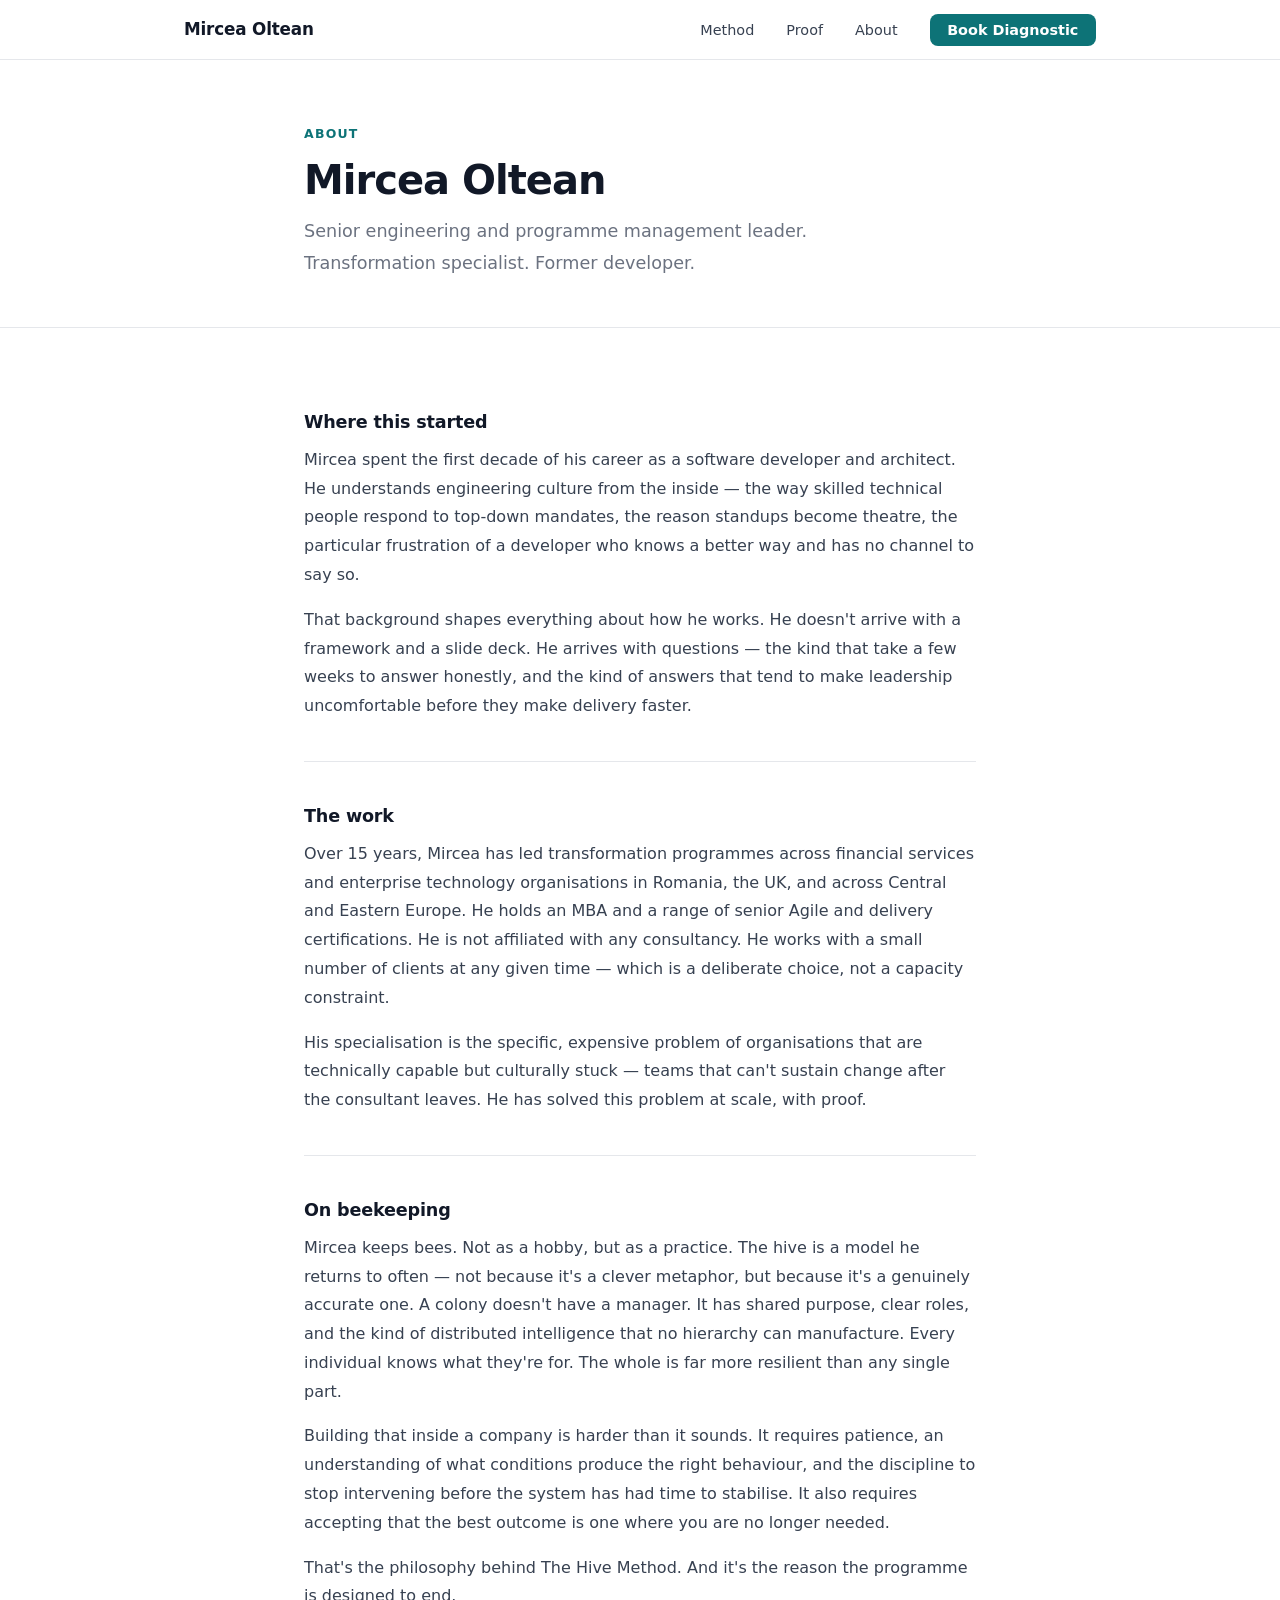
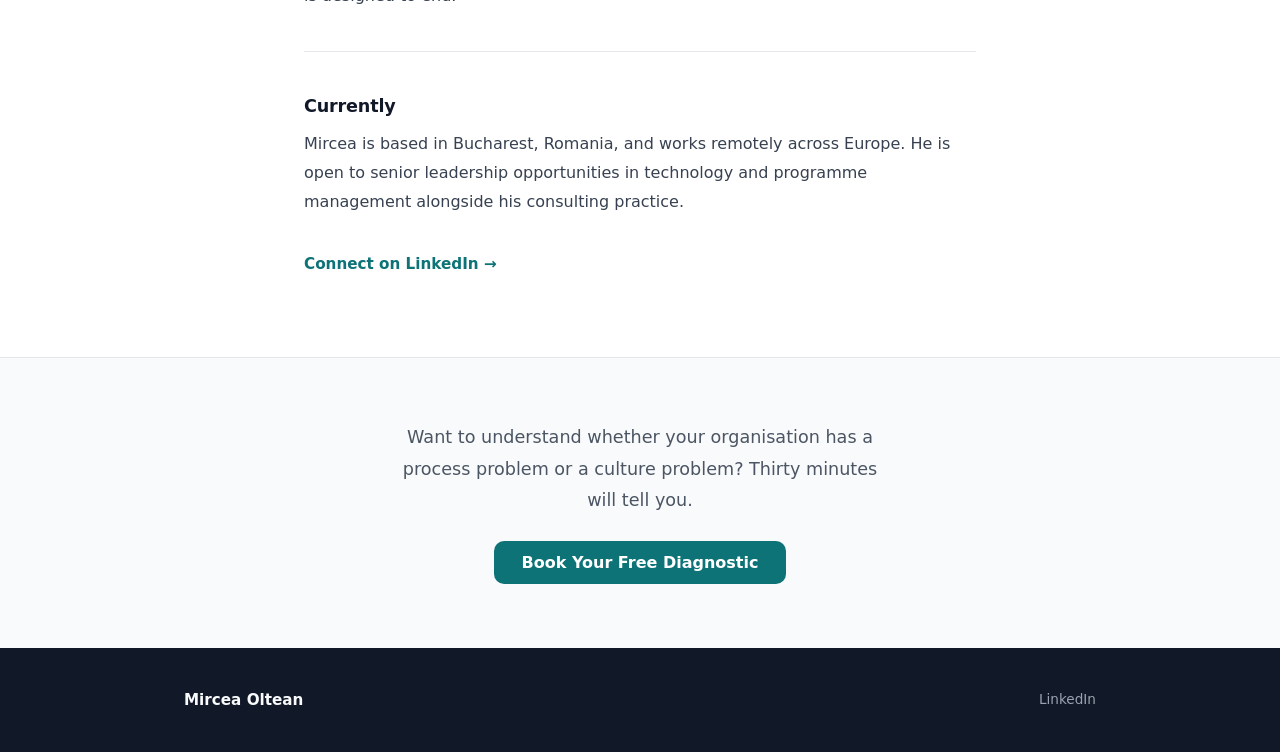
==== about.html @ 50f33925 "Initial site — Mircea Oltean personal website" ====
<!DOCTYPE html>
<html lang="en">
<head>
  <meta charset="UTF-8" />
  <meta name="viewport" content="width=device-width, initial-scale=1.0" />
  <title>About — Mircea Oltean</title>
  <link rel="stylesheet" href="styles.css" />
</head>
<body>

  <nav class="nav">
    <div class="nav__inner">
      <a href="index.html" class="nav__logo">Mircea Oltean</a>
      <button class="nav__toggle" id="navToggle" aria-label="Toggle menu">
        <svg width="22" height="22" viewBox="0 0 24 24" fill="none" stroke="currentColor" stroke-width="2.5" stroke-linecap="round">
          <line x1="3" y1="6" x2="21" y2="6"/><line x1="3" y1="12" x2="21" y2="12"/><line x1="3" y1="18" x2="21" y2="18"/>
        </svg>
      </button>
      <ul class="nav__links" id="navLinks">
        <li><a href="method.html">Method</a></li>
        <li><a href="proof.html">Proof</a></li>
        <li><a href="about.html">About</a></li>
        <li class="nav__cta"><a href="diagnostic.html">Book Diagnostic</a></li>
      </ul>
    </div>
  </nav>

  <main>

    <section class="page-hero">
      <div class="container">
        <span class="section-label">About</span>
        <h1>Mircea Oltean</h1>
        <p>Senior engineering and programme management leader. Transformation specialist. Former developer.</p>
      </div>
    </section>

    <section>
      <div class="container">

        <h3>Where this started</h3>
        <p>Mircea spent the first decade of his career as a software developer and architect. He understands engineering culture from the inside — the way skilled technical people respond to top-down mandates, the reason standups become theatre, the particular frustration of a developer who knows a better way and has no channel to say so.</p>
        <p>That background shapes everything about how he works. He doesn't arrive with a framework and a slide deck. He arrives with questions — the kind that take a few weeks to answer honestly, and the kind of answers that tend to make leadership uncomfortable before they make delivery faster.</p>

        <hr class="divider" />

        <h3>The work</h3>
        <p>Over 15 years, Mircea has led transformation programmes across financial services and enterprise technology organisations in Romania, the UK, and across Central and Eastern Europe. He holds an MBA and a range of senior Agile and delivery certifications. He is not affiliated with any consultancy. He works with a small number of clients at any given time — which is a deliberate choice, not a capacity constraint.</p>
        <p>His specialisation is the specific, expensive problem of organisations that are technically capable but culturally stuck — teams that can't sustain change after the consultant leaves. He has solved this problem at scale, with proof.</p>

        <hr class="divider" />

        <h3>On beekeeping</h3>
        <p>Mircea keeps bees. Not as a hobby, but as a practice. The hive is a model he returns to often — not because it's a clever metaphor, but because it's a genuinely accurate one. A colony doesn't have a manager. It has shared purpose, clear roles, and the kind of distributed intelligence that no hierarchy can manufacture. Every individual knows what they're for. The whole is far more resilient than any single part.</p>
        <p>Building that inside a company is harder than it sounds. It requires patience, an understanding of what conditions produce the right behaviour, and the discipline to stop intervening before the system has had time to stabilise. It also requires accepting that the best outcome is one where you are no longer needed.</p>
        <p>That's the philosophy behind The Hive Method. And it's the reason the programme is designed to end.</p>

        <hr class="divider" />

        <h3>Currently</h3>
        <p>Mircea is based in Bucharest, Romania, and works remotely across Europe. He is open to senior leadership opportunities in technology and programme management alongside his consulting practice.</p>
        <a href="https://www.linkedin.com/in/mircea-oltean-mba-sa-9ab67919" target="_blank" rel="noopener" class="read-more">Connect on LinkedIn</a>

      </div>
    </section>

  </main>

  <section class="cta-band">
    <div class="container">
      <p>Want to understand whether your organisation has a process problem or a culture problem? Thirty minutes will tell you.</p>
      <a href="diagnostic.html" class="btn">Book Your Free Diagnostic</a>
    </div>
  </section>

  <footer>
    <div class="footer__inner">
      <span class="footer__name">Mircea Oltean</span>
      <div class="footer__links">
        <a href="https://www.linkedin.com/in/mircea-oltean-mba-sa-9ab67919" target="_blank" rel="noopener">LinkedIn</a>
      </div>
    </div>
  </footer>

  <script src="script.js"></script>
</body>
</html>
---- styles.css ----
/* === RESET & BASE === */
*, *::before, *::after { box-sizing: border-box; margin: 0; padding: 0; }

body {
  font-family: Inter, system-ui, -apple-system, Segoe UI, Roboto, Helvetica, Arial, sans-serif;
  color: #111827;
  background: #fff;
  line-height: 1.6;
  -webkit-font-smoothing: antialiased;
}

/* === LAYOUT === */
.container {
  max-width: 720px;
  margin: 0 auto;
  padding: 0 1.5rem;
}

section { padding: 5rem 0; }
section.alt { background: #F9FAFB; }

/* === NAV === */
.nav {
  position: sticky;
  top: 0;
  background: rgba(255,255,255,0.96);
  backdrop-filter: blur(8px);
  border-bottom: 1px solid #E5E7EB;
  z-index: 100;
  padding: 1rem 0;
}

.nav__inner {
  max-width: 960px;
  margin: 0 auto;
  padding: 0 1.5rem;
  display: flex;
  align-items: center;
  justify-content: space-between;
  position: relative;
}

.nav__logo {
  font-weight: 700;
  font-size: 1.05rem;
  color: #111827;
  text-decoration: none;
  letter-spacing: -.01em;
}

.nav__links {
  display: flex;
  align-items: center;
  gap: 2rem;
  list-style: none;
}

.nav__links a {
  color: #374151;
  text-decoration: none;
  font-size: .9rem;
  font-weight: 500;
  transition: color .2s;
}

.nav__links a:hover { color: #0D7377; }

.nav__cta a {
  background: #0D7377 !important;
  color: white !important;
  padding: .5rem 1.1rem;
  border-radius: 8px;
  font-weight: 600;
  transition: background .2s !important;
}

.nav__cta a:hover { background: #084f52 !important; }

.nav__toggle {
  display: none;
  background: none;
  border: none;
  cursor: pointer;
  padding: .25rem;
  color: #374151;
}

/* === HERO === */
.hero { padding: 7rem 0 5rem; }

.hero h1 {
  font-size: clamp(2rem, 5vw, 3rem);
  font-weight: 800;
  line-height: 1.15;
  color: #111827;
  margin-bottom: 1.25rem;
  letter-spacing: -.025em;
}

.hero__sub {
  font-size: 1.15rem;
  color: #4B5563;
  line-height: 1.7;
  margin-bottom: 2rem;
  max-width: 540px;
}

/* === BUTTONS === */
.btn {
  display: inline-block;
  background: #0D7377;
  color: white;
  padding: .85rem 1.75rem;
  border-radius: 10px;
  font-weight: 700;
  font-size: 1rem;
  text-decoration: none;
  border: none;
  cursor: pointer;
  font-family: inherit;
  transition: background .2s, transform .1s;
  line-height: 1;
}

.btn:hover { background: #084f52; transform: translateY(-1px); }

.btn--ghost {
  background: transparent;
  color: white;
  border: 2px solid rgba(255,255,255,.6);
}

.btn--ghost:hover { background: rgba(255,255,255,.1); transform: translateY(-1px); border-color: white; }

/* === SECTION LABELS & HEADINGS === */
.section-label {
  display: block;
  font-size: .78rem;
  font-weight: 700;
  letter-spacing: .1em;
  text-transform: uppercase;
  color: #0D7377;
  margin-bottom: .75rem;
}

h2.section-title {
  font-size: clamp(1.5rem, 4vw, 2rem);
  font-weight: 800;
  line-height: 1.2;
  color: #111827;
  margin-bottom: 1.5rem;
  letter-spacing: -.02em;
}

h3 {
  font-size: 1.1rem;
  font-weight: 700;
  color: #111827;
  margin: 2rem 0 .6rem;
  letter-spacing: -.01em;
}

h3:first-of-type { margin-top: 0; }

p {
  color: #374151;
  line-height: 1.8;
  margin-bottom: 1rem;
}

p:last-child { margin-bottom: 0; }

/* === PAGE HERO (inner pages) === */
.page-hero { padding: 4rem 0 3rem; border-bottom: 1px solid #E5E7EB; }
.page-hero h1 {
  font-size: clamp(1.75rem, 4vw, 2.5rem);
  font-weight: 800;
  line-height: 1.2;
  letter-spacing: -.025em;
  margin-bottom: .75rem;
}
.page-hero p { font-size: 1.1rem; color: #6B7280; max-width: 520px; }

/* === STATS === */
.stats {
  display: flex;
  gap: 2.5rem;
  margin: 2.5rem 0;
  flex-wrap: wrap;
}

.stat__number {
  display: block;
  font-size: 2.5rem;
  font-weight: 800;
  color: #0D7377;
  line-height: 1;
  letter-spacing: -.03em;
}

.stat__label {
  display: block;
  font-size: .82rem;
  color: #6B7280;
  margin-top: .35rem;
  font-weight: 500;
}

/* === BLOCKQUOTE === */
blockquote {
  border-left: 3px solid #0D7377;
  padding: 1.1rem 1.5rem;
  margin: 2rem 0;
  background: #f0fafa;
  border-radius: 0 10px 10px 0;
}

blockquote p {
  font-size: 1.05rem;
  font-style: italic;
  color: #1a2e2f;
  font-weight: 500;
  line-height: 1.7;
}

/* === FAQ === */
.faq { margin-top: 1rem; }

.faq-item {
  border-top: 1px solid #E5E7EB;
  padding: 1.75rem 0;
}

.faq-item:last-child { border-bottom: 1px solid #E5E7EB; }

.faq-item h3 {
  margin: 0 0 .85rem;
  font-size: 1.05rem;
  color: #111827;
}

.faq-item p { margin: 0; }

/* === READ MORE === */
.read-more {
  display: inline-block;
  color: #0D7377;
  font-weight: 600;
  text-decoration: none;
  font-size: .95rem;
  margin-top: 1.25rem;
  transition: color .2s;
}

.read-more::after { content: ' →'; }
.read-more:hover { color: #084f52; }

/* === CLOSING BAND === */
.closing {
  background: #0D7377;
  padding: 5rem 0;
  text-align: center;
}

.closing h2 {
  font-size: clamp(1.4rem, 4vw, 2rem);
  color: white;
  font-weight: 800;
  max-width: 580px;
  margin: 0 auto 2rem;
  line-height: 1.25;
  letter-spacing: -.02em;
}

/* === CTA BAND (inner pages) === */
.cta-band {
  background: #F9FAFB;
  padding: 4rem 0;
  text-align: center;
  border-top: 1px solid #E5E7EB;
}

.cta-band p {
  font-size: 1.1rem;
  color: #4B5563;
  margin-bottom: 1.5rem;
  max-width: 480px;
  margin-left: auto;
  margin-right: auto;
}

/* === FORM === */
.form { display: grid; gap: .9rem; max-width: 480px; }

label {
  display: block;
  font-size: .86rem;
  color: #374151;
  font-weight: 600;
  margin-bottom: .3rem;
}

input, textarea, select {
  width: 100%;
  padding: .75rem .9rem;
  border: 1px solid #D1D5DB;
  border-radius: 10px;
  font: inherit;
  font-size: .95rem;
  color: #111827;
  background: white;
  outline-offset: 2px;
  transition: border-color .2s;
}

input:focus, textarea:focus, select:focus { border-color: #0D7377; outline: none; }

.form-row { display: grid; gap: .3rem; }

.response {
  min-height: 1.3rem;
  font-size: .95rem;
  color: #1a7a2f;
  margin-top: .25rem;
}

/* === FOOTER === */
footer {
  background: #111827;
  color: #9CA3AF;
  padding: 2.5rem 0;
}

.footer__inner {
  max-width: 960px;
  margin: 0 auto;
  padding: 0 1.5rem;
  display: flex;
  align-items: center;
  justify-content: space-between;
  flex-wrap: wrap;
  gap: 1rem;
}

.footer__name { font-weight: 600; color: #F9FAFB; font-size: .95rem; }

.footer__links { display: flex; gap: 1.5rem; font-size: .85rem; }

footer a { color: #9CA3AF; text-decoration: none; transition: color .2s; }
footer a:hover { color: white; }

/* === DIVIDER === */
.divider { border: none; border-top: 1px solid #E5E7EB; margin: 2.5rem 0; }

/* === RESPONSIVE === */
@media (max-width: 640px) {
  section { padding: 3rem 0; }
  .hero { padding: 4rem 0 3rem; }
  .page-hero { padding: 3rem 0 2rem; }
  .closing { padding: 3.5rem 0; }
  .cta-band { padding: 3rem 0; }

  .nav__links {
    display: none;
    position: absolute;
    top: calc(100% + 1rem);
    left: 0;
    right: 0;
    background: white;
    border: 1px solid #E5E7EB;
    border-radius: 12px;
    flex-direction: column;
    align-items: flex-start;
    gap: 0;
    padding: .5rem 0;
    box-shadow: 0 8px 24px rgba(0,0,0,.08);
  }

  .nav__links.open { display: flex; }

  .nav__links li { width: 100%; }

  .nav__links a { display: block; padding: .8rem 1.25rem; font-size: .95rem; }

  .nav__cta a {
    background: none !important;
    color: #0D7377 !important;
    font-weight: 700;
    border-radius: 0 !important;
  }

  .nav__toggle { display: block; }

  .stats { gap: 1.5rem; }

  .footer__inner { flex-direction: column; align-items: flex-start; }

  .form { max-width: 100%; }
}
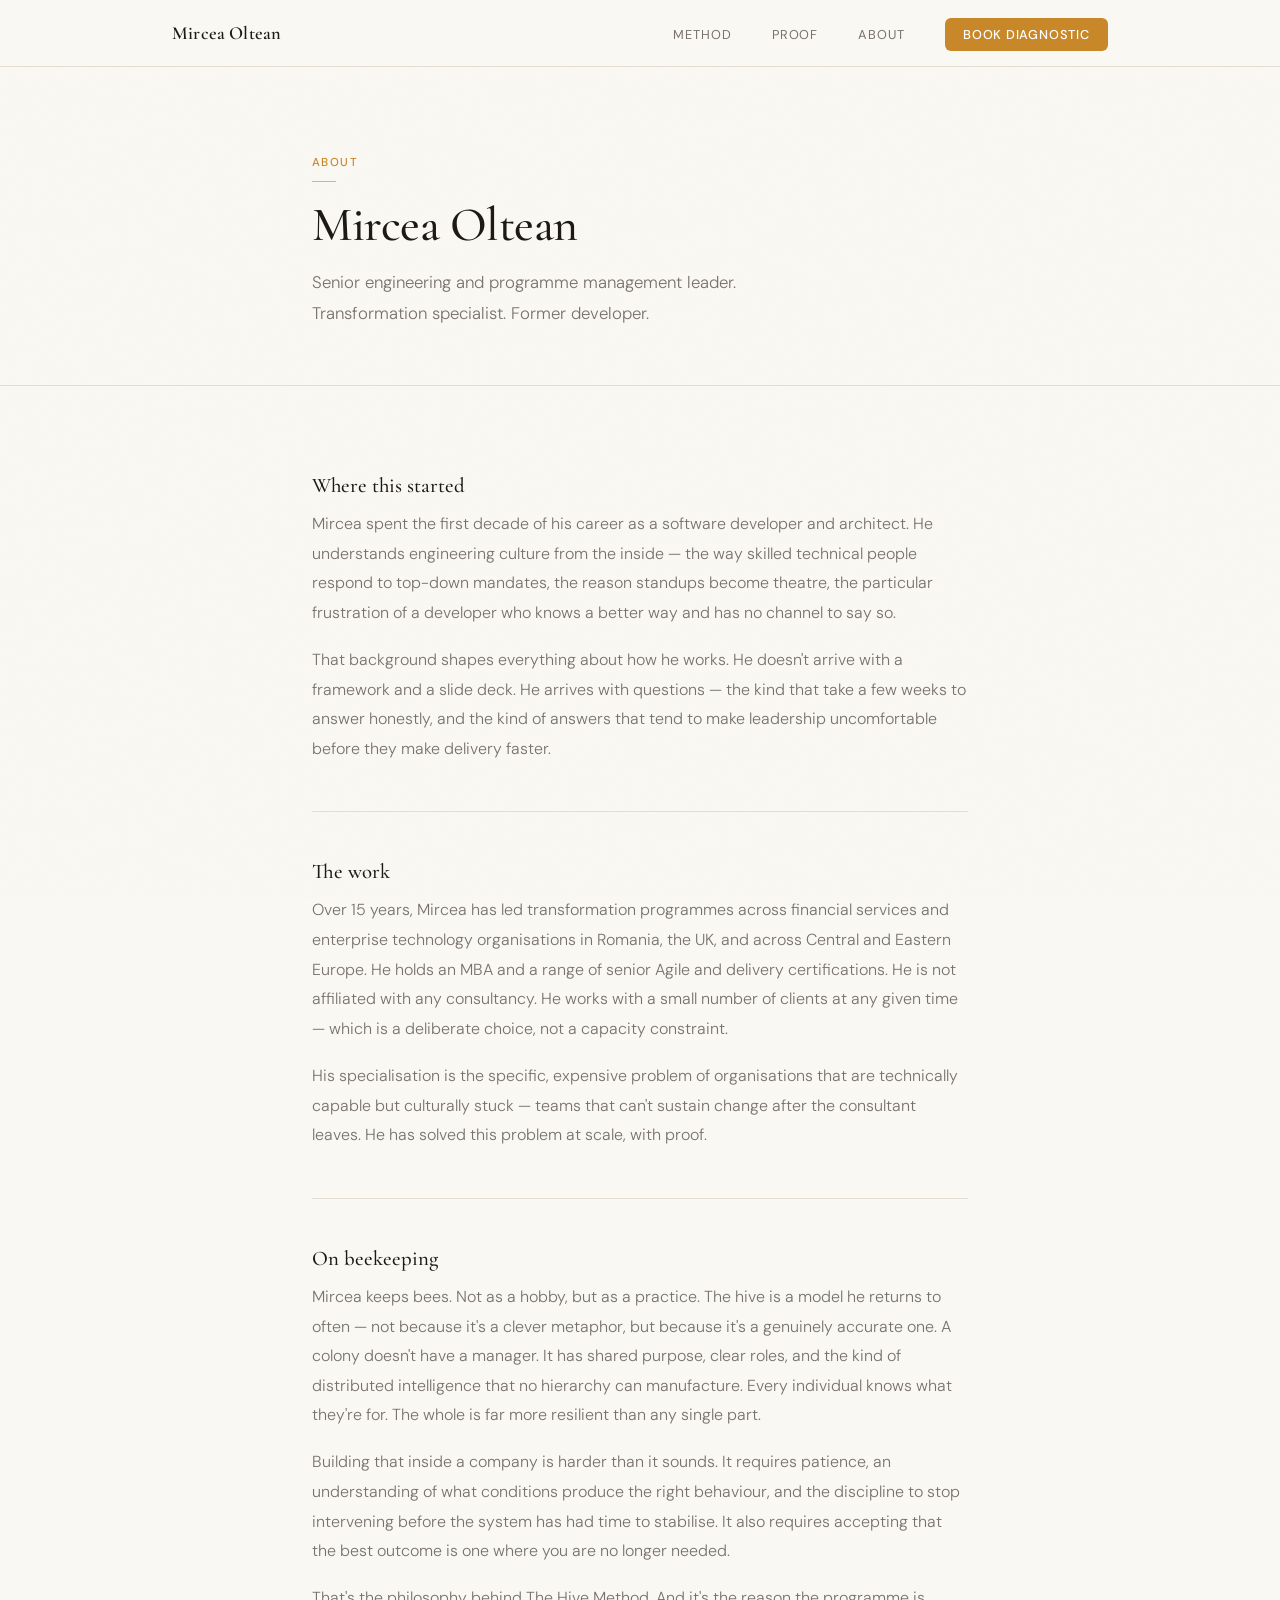
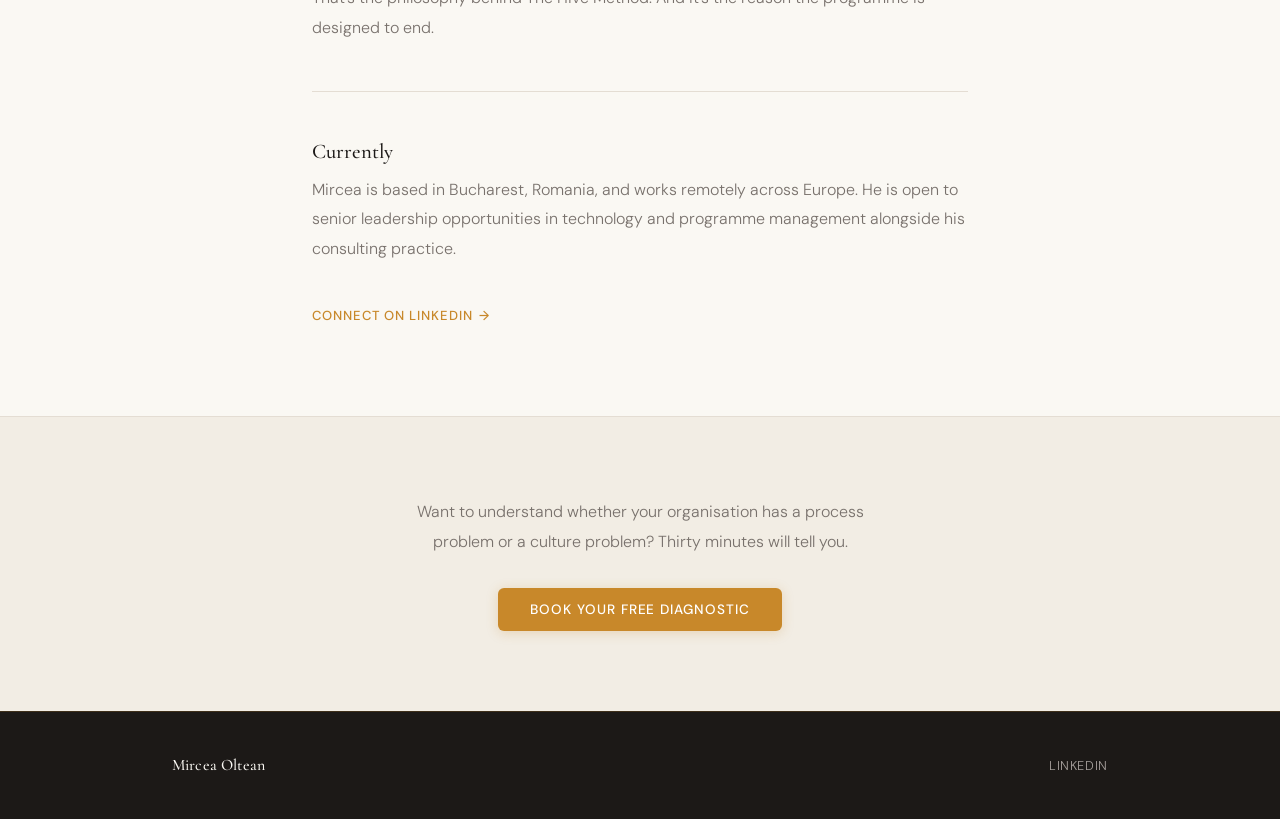
==== commit 3c1fdace: "Apply premium bee-inspired visual identity across all pages" ====
--- a/about.html
+++ b/about.html
@@ -4,6 +4,9 @@
   <meta charset="UTF-8" />
   <meta name="viewport" content="width=device-width, initial-scale=1.0" />
   <title>About — Mircea Oltean</title>
+  <link rel="preconnect" href="https://fonts.googleapis.com" />
+  <link rel="preconnect" href="https://fonts.gstatic.com" crossorigin />
+  <link href="https://fonts.googleapis.com/css2?family=Cormorant+Garamond:ital,wght@0,400;0,500;0,600;1,400;1,500&family=DM+Sans:wght@300;400;500&display=swap" rel="stylesheet" />
   <link rel="stylesheet" href="styles.css" />
 </head>
 <body>
--- a/styles.css
+++ b/styles.css
@@ -1,39 +1,140 @@
-/* === RESET & BASE === */
+/* ============================================================
+   MIRCEA OLTEAN — DESIGN SYSTEM
+   Premium bee-inspired visual identity
+   Fonts: Cormorant Garamond (headings) + DM Sans (body)
+   ============================================================ */
+
+/* === TOKENS === */
+:root {
+  --ivory:        #FAF8F3;
+  --ivory-dark:   #F2EDE4;
+  --stone:        #E4DDD3;
+  --charcoal:     #1C1917;
+  --ink:          #292524;
+  --muted:        #78716C;
+  --faint:        #A8A29E;
+  --gold:         #C8882A;
+  --gold-light:   #E8A84A;
+  --gold-glow:    rgba(200,136,42,0.09);
+  --gold-border:  rgba(200,136,42,0.3);
+  --shadow-sm:    0 1px 4px rgba(28,25,23,0.07);
+  --shadow-md:    0 4px 24px rgba(28,25,23,0.09);
+  --shadow-lg:    0 12px 48px rgba(28,25,23,0.11);
+  --radius:       6px;
+  --radius-lg:    12px;
+}
+
+/* === RESET === */
 *, *::before, *::after { box-sizing: border-box; margin: 0; padding: 0; }
 
+/* === BASE === */
+html { scroll-behavior: smooth; }
+
 body {
-  font-family: Inter, system-ui, -apple-system, Segoe UI, Roboto, Helvetica, Arial, sans-serif;
-  color: #111827;
-  background: #fff;
-  line-height: 1.6;
+  font-family: 'DM Sans', system-ui, -apple-system, sans-serif;
+  background: var(--ivory);
+  color: var(--ink);
+  font-size: 16px;
+  line-height: 1.7;
+  font-weight: 300;
   -webkit-font-smoothing: antialiased;
+}
+
+/* Subtle paper grain overlay */
+body::before {
+  content: '';
+  position: fixed;
+  inset: 0;
+  background-image: url("data:image/svg+xml,%3Csvg xmlns='http://www.w3.org/2000/svg' width='300' height='300'%3E%3Cfilter id='n'%3E%3CfeTurbulence type='fractalNoise' baseFrequency='0.75' numOctaves='4' stitchTiles='stitch'/%3E%3C/filter%3E%3Crect width='300' height='300' filter='url(%23n)' opacity='0.03'/%3E%3C/svg%3E");
+  pointer-events: none;
+  z-index: 0;
+  opacity: 0.4;
 }
 
 /* === LAYOUT === */
 .container {
   max-width: 720px;
   margin: 0 auto;
-  padding: 0 1.5rem;
-}
-
-section { padding: 5rem 0; }
-section.alt { background: #F9FAFB; }
+  padding: 0 2rem;
+  position: relative;
+  z-index: 1;
+}
+
+section { padding: 5.5rem 0; }
+section.alt { background: var(--ivory-dark); }
+
+/* === TYPOGRAPHY === */
+h1, h2, h3, h4 {
+  font-family: 'Cormorant Garamond', Georgia, serif;
+  color: var(--charcoal);
+  font-weight: 500;
+  line-height: 1.15;
+}
+
+h2.section-title {
+  font-size: clamp(1.7rem, 4vw, 2.4rem);
+  margin-bottom: 1.75rem;
+  letter-spacing: -0.01em;
+}
+
+h3 {
+  font-size: 1.3rem;
+  font-weight: 500;
+  margin: 2.5rem 0 0.7rem;
+  letter-spacing: 0;
+  color: var(--charcoal);
+}
+
+h3:first-of-type { margin-top: 0; }
+
+p {
+  color: var(--muted);
+  line-height: 1.85;
+  margin-bottom: 1.1rem;
+  font-weight: 300;
+}
+
+p:last-child { margin-bottom: 0; }
+
+/* === SECTION LABEL === */
+.section-label {
+  display: inline-block;
+  font-family: 'DM Sans', sans-serif;
+  font-size: 0.72rem;
+  font-weight: 500;
+  letter-spacing: 0.13em;
+  text-transform: uppercase;
+  color: var(--gold);
+  margin-bottom: 1rem;
+}
+
+/* Gold rule divider under label */
+.section-label::after {
+  content: '';
+  display: block;
+  width: 24px;
+  height: 1px;
+  background: var(--gold);
+  margin-top: 0.5rem;
+  opacity: 0.6;
+}
 
 /* === NAV === */
 .nav {
   position: sticky;
   top: 0;
-  background: rgba(255,255,255,0.96);
-  backdrop-filter: blur(8px);
-  border-bottom: 1px solid #E5E7EB;
+  background: rgba(250,248,243,0.94);
+  backdrop-filter: blur(12px);
+  -webkit-backdrop-filter: blur(12px);
+  border-bottom: 1px solid var(--stone);
   z-index: 100;
-  padding: 1rem 0;
+  padding: 1.1rem 0;
 }
 
 .nav__inner {
-  max-width: 960px;
+  max-width: 1000px;
   margin: 0 auto;
-  padding: 0 1.5rem;
+  padding: 0 2rem;
   display: flex;
   align-items: center;
   justify-content: space-between;
@@ -41,300 +142,406 @@
 }
 
 .nav__logo {
-  font-weight: 700;
-  font-size: 1.05rem;
-  color: #111827;
+  font-family: 'Cormorant Garamond', serif;
+  font-size: 1.15rem;
+  font-weight: 600;
+  color: var(--charcoal);
   text-decoration: none;
-  letter-spacing: -.01em;
+  letter-spacing: 0.01em;
 }
 
 .nav__links {
   display: flex;
   align-items: center;
-  gap: 2rem;
+  gap: 2.5rem;
   list-style: none;
 }
 
 .nav__links a {
-  color: #374151;
+  font-size: 0.8rem;
+  font-weight: 400;
+  letter-spacing: 0.07em;
+  text-transform: uppercase;
+  color: var(--muted);
   text-decoration: none;
-  font-size: .9rem;
-  font-weight: 500;
-  transition: color .2s;
-}
-
-.nav__links a:hover { color: #0D7377; }
+  transition: color 0.2s;
+}
+
+.nav__links a:hover { color: var(--charcoal); }
 
 .nav__cta a {
-  background: #0D7377 !important;
+  background: var(--gold) !important;
   color: white !important;
-  padding: .5rem 1.1rem;
-  border-radius: 8px;
-  font-weight: 600;
-  transition: background .2s !important;
-}
-
-.nav__cta a:hover { background: #084f52 !important; }
+  padding: 0.5rem 1.15rem !important;
+  border-radius: var(--radius) !important;
+  font-weight: 500 !important;
+  letter-spacing: 0.06em !important;
+  transition: background 0.2s !important;
+  text-transform: uppercase !important;
+}
+
+.nav__cta a:hover {
+  background: var(--gold-light) !important;
+  color: white !important;
+}
 
 .nav__toggle {
   display: none;
   background: none;
   border: none;
   cursor: pointer;
-  padding: .25rem;
-  color: #374151;
+  padding: 0.25rem;
+  color: var(--muted);
 }
 
 /* === HERO === */
-.hero { padding: 7rem 0 5rem; }
+.hero { padding: 8rem 0 6rem; }
 
 .hero h1 {
-  font-size: clamp(2rem, 5vw, 3rem);
-  font-weight: 800;
-  line-height: 1.15;
-  color: #111827;
-  margin-bottom: 1.25rem;
-  letter-spacing: -.025em;
+  font-family: 'Cormorant Garamond', serif;
+  font-size: clamp(2.6rem, 6vw, 4rem);
+  font-weight: 500;
+  line-height: 1.1;
+  color: var(--charcoal);
+  margin-bottom: 1.4rem;
+  letter-spacing: -0.01em;
 }
 
 .hero__sub {
-  font-size: 1.15rem;
-  color: #4B5563;
-  line-height: 1.7;
-  margin-bottom: 2rem;
-  max-width: 540px;
+  font-size: 1.05rem;
+  color: var(--muted);
+  line-height: 1.8;
+  margin-bottom: 2.5rem;
+  max-width: 520px;
+  font-weight: 300;
+}
+
+/* Thin gold accent line on hero */
+.hero::after {
+  content: '';
+  display: block;
+  width: 48px;
+  height: 1px;
+  background: linear-gradient(90deg, var(--gold), transparent);
+  margin-top: 4rem;
 }
 
 /* === BUTTONS === */
 .btn {
   display: inline-block;
-  background: #0D7377;
+  background: var(--gold);
   color: white;
-  padding: .85rem 1.75rem;
-  border-radius: 10px;
-  font-weight: 700;
-  font-size: 1rem;
+  padding: 0.9rem 2rem;
+  border-radius: var(--radius);
+  font-family: 'DM Sans', sans-serif;
+  font-weight: 500;
+  font-size: 0.85rem;
+  letter-spacing: 0.07em;
+  text-transform: uppercase;
   text-decoration: none;
   border: none;
   cursor: pointer;
-  font-family: inherit;
-  transition: background .2s, transform .1s;
+  transition: background 0.2s, transform 0.15s, box-shadow 0.2s;
+  box-shadow: 0 2px 12px rgba(200,136,42,0.25);
   line-height: 1;
 }
 
-.btn:hover { background: #084f52; transform: translateY(-1px); }
+.btn:hover {
+  background: var(--gold-light);
+  transform: translateY(-1px);
+  box-shadow: 0 4px 20px rgba(200,136,42,0.35);
+}
+
+.btn:active { transform: translateY(0); }
 
 .btn--ghost {
   background: transparent;
   color: white;
-  border: 2px solid rgba(255,255,255,.6);
-}
-
-.btn--ghost:hover { background: rgba(255,255,255,.1); transform: translateY(-1px); border-color: white; }
-
-/* === SECTION LABELS & HEADINGS === */
-.section-label {
-  display: block;
-  font-size: .78rem;
-  font-weight: 700;
-  letter-spacing: .1em;
-  text-transform: uppercase;
-  color: #0D7377;
-  margin-bottom: .75rem;
-}
-
-h2.section-title {
-  font-size: clamp(1.5rem, 4vw, 2rem);
-  font-weight: 800;
-  line-height: 1.2;
-  color: #111827;
-  margin-bottom: 1.5rem;
-  letter-spacing: -.02em;
-}
-
-h3 {
-  font-size: 1.1rem;
-  font-weight: 700;
-  color: #111827;
-  margin: 2rem 0 .6rem;
-  letter-spacing: -.01em;
-}
-
-h3:first-of-type { margin-top: 0; }
-
-p {
-  color: #374151;
-  line-height: 1.8;
-  margin-bottom: 1rem;
-}
-
-p:last-child { margin-bottom: 0; }
+  border: 1px solid rgba(255,255,255,0.5);
+  box-shadow: none;
+}
+
+.btn--ghost:hover {
+  background: rgba(255,255,255,0.08);
+  border-color: white;
+  box-shadow: none;
+}
 
 /* === PAGE HERO (inner pages) === */
-.page-hero { padding: 4rem 0 3rem; border-bottom: 1px solid #E5E7EB; }
+.page-hero {
+  padding: 5rem 0 3.5rem;
+  border-bottom: 1px solid var(--stone);
+}
+
 .page-hero h1 {
-  font-size: clamp(1.75rem, 4vw, 2.5rem);
-  font-weight: 800;
-  line-height: 1.2;
-  letter-spacing: -.025em;
-  margin-bottom: .75rem;
-}
-.page-hero p { font-size: 1.1rem; color: #6B7280; max-width: 520px; }
+  font-family: 'Cormorant Garamond', serif;
+  font-size: clamp(2rem, 5vw, 3rem);
+  font-weight: 500;
+  margin-bottom: 0.85rem;
+  letter-spacing: -0.01em;
+}
+
+.page-hero p {
+  font-size: 1.05rem;
+  color: var(--muted);
+  max-width: 520px;
+  font-weight: 300;
+}
 
 /* === STATS === */
 .stats {
   display: flex;
-  gap: 2.5rem;
+  gap: 3rem;
   margin: 2.5rem 0;
   flex-wrap: wrap;
+  padding: 2rem 0;
+  border-top: 1px solid var(--stone);
+  border-bottom: 1px solid var(--stone);
 }
 
 .stat__number {
   display: block;
-  font-size: 2.5rem;
-  font-weight: 800;
-  color: #0D7377;
+  font-family: 'Cormorant Garamond', serif;
+  font-size: 3rem;
+  font-weight: 500;
+  color: var(--gold);
   line-height: 1;
-  letter-spacing: -.03em;
+  letter-spacing: -0.02em;
 }
 
 .stat__label {
   display: block;
-  font-size: .82rem;
-  color: #6B7280;
-  margin-top: .35rem;
-  font-weight: 500;
-}
+  font-size: 0.75rem;
+  font-weight: 500;
+  letter-spacing: 0.08em;
+  text-transform: uppercase;
+  color: var(--faint);
+  margin-top: 0.4rem;
+}
+
+/* === PHASE PANELS (method page) === */
+.phases {
+  display: grid;
+  gap: 1px;
+  margin: 2rem 0;
+  border: 1px solid var(--stone);
+  border-radius: var(--radius-lg);
+  overflow: hidden;
+  background: var(--stone);
+}
+
+.phase {
+  background: var(--ivory);
+  padding: 2rem 2.25rem;
+}
+
+.phase__number {
+  font-family: 'Cormorant Garamond', serif;
+  font-size: 0.85rem;
+  font-weight: 500;
+  letter-spacing: 0.12em;
+  text-transform: uppercase;
+  color: var(--gold);
+  margin-bottom: 0.5rem;
+}
+
+.phase h3 {
+  font-size: 1.2rem;
+  margin: 0 0 0.75rem;
+  color: var(--charcoal);
+}
+
+.phase p { margin: 0; font-size: 0.95rem; }
 
 /* === BLOCKQUOTE === */
 blockquote {
-  border-left: 3px solid #0D7377;
-  padding: 1.1rem 1.5rem;
-  margin: 2rem 0;
-  background: #f0fafa;
-  border-radius: 0 10px 10px 0;
+  border-left: 2px solid var(--gold);
+  padding: 1.25rem 1.75rem;
+  margin: 2.5rem 0;
+  background: var(--gold-glow);
+  border-radius: 0 var(--radius) var(--radius) 0;
 }
 
 blockquote p {
-  font-size: 1.05rem;
+  font-family: 'Cormorant Garamond', serif;
+  font-size: 1.25rem;
   font-style: italic;
-  color: #1a2e2f;
-  font-weight: 500;
-  line-height: 1.7;
+  color: var(--charcoal);
+  font-weight: 500;
+  line-height: 1.6;
+  margin: 0;
 }
 
 /* === FAQ === */
 .faq { margin-top: 1rem; }
 
 .faq-item {
-  border-top: 1px solid #E5E7EB;
-  padding: 1.75rem 0;
-}
-
-.faq-item:last-child { border-bottom: 1px solid #E5E7EB; }
+  border-top: 1px solid var(--stone);
+  padding: 2rem 0;
+}
+
+.faq-item:last-child { border-bottom: 1px solid var(--stone); }
 
 .faq-item h3 {
-  margin: 0 0 .85rem;
-  font-size: 1.05rem;
-  color: #111827;
-}
-
-.faq-item p { margin: 0; }
+  font-family: 'Cormorant Garamond', serif;
+  font-size: 1.2rem;
+  font-weight: 500;
+  margin: 0 0 0.9rem;
+  color: var(--charcoal);
+}
+
+.faq-item p { margin: 0; font-size: 0.95rem; }
 
 /* === READ MORE === */
 .read-more {
-  display: inline-block;
-  color: #0D7377;
-  font-weight: 600;
+  display: inline-flex;
+  align-items: center;
+  gap: 0.4rem;
+  color: var(--gold);
+  font-weight: 500;
+  font-size: 0.82rem;
+  letter-spacing: 0.07em;
+  text-transform: uppercase;
   text-decoration: none;
-  font-size: .95rem;
-  margin-top: 1.25rem;
-  transition: color .2s;
-}
-
-.read-more::after { content: ' →'; }
-.read-more:hover { color: #084f52; }
+  margin-top: 1.5rem;
+  transition: gap 0.2s, color 0.2s;
+}
+
+.read-more::after { content: '→'; }
+.read-more:hover { color: var(--gold-light); gap: 0.65rem; }
+
+/* === DIVIDER === */
+.divider {
+  border: none;
+  border-top: 1px solid var(--stone);
+  margin: 3rem 0;
+  position: relative;
+}
+
+/* Gold diamond center pip on divider */
+.divider::after {
+  content: '◆';
+  position: absolute;
+  top: 50%;
+  left: 50%;
+  transform: translate(-50%, -50%);
+  font-size: 0.4rem;
+  color: var(--gold);
+  background: var(--ivory);
+  padding: 0 0.4rem;
+  opacity: 0.7;
+}
+
+section.alt .divider { background: transparent; }
+section.alt .divider::after { background: var(--ivory-dark); }
 
 /* === CLOSING BAND === */
 .closing {
-  background: #0D7377;
+  background: var(--charcoal);
+  padding: 6rem 0;
+  text-align: center;
+  position: relative;
+  overflow: hidden;
+}
+
+/* Subtle ambient glow in closing band */
+.closing::before {
+  content: '';
+  position: absolute;
+  top: 50%;
+  left: 50%;
+  transform: translate(-50%, -50%);
+  width: 600px;
+  height: 300px;
+  background: radial-gradient(ellipse, rgba(200,136,42,0.12) 0%, transparent 70%);
+  pointer-events: none;
+}
+
+.closing h2 {
+  font-family: 'Cormorant Garamond', serif;
+  font-size: clamp(1.6rem, 4vw, 2.4rem);
+  color: var(--ivory);
+  font-weight: 400;
+  max-width: 560px;
+  margin: 0 auto 2.5rem;
+  line-height: 1.3;
+  letter-spacing: -0.005em;
+  position: relative;
+}
+
+/* === CTA BAND === */
+.cta-band {
+  background: var(--ivory-dark);
   padding: 5rem 0;
   text-align: center;
-}
-
-.closing h2 {
-  font-size: clamp(1.4rem, 4vw, 2rem);
-  color: white;
-  font-weight: 800;
-  max-width: 580px;
-  margin: 0 auto 2rem;
-  line-height: 1.25;
-  letter-spacing: -.02em;
-}
-
-/* === CTA BAND (inner pages) === */
-.cta-band {
-  background: #F9FAFB;
-  padding: 4rem 0;
-  text-align: center;
-  border-top: 1px solid #E5E7EB;
+  border-top: 1px solid var(--stone);
 }
 
 .cta-band p {
-  font-size: 1.1rem;
-  color: #4B5563;
-  margin-bottom: 1.5rem;
-  max-width: 480px;
+  font-size: 1rem;
+  color: var(--muted);
+  margin-bottom: 2rem;
+  max-width: 460px;
   margin-left: auto;
   margin-right: auto;
+  font-weight: 300;
 }
 
 /* === FORM === */
-.form { display: grid; gap: .9rem; max-width: 480px; }
+.form { display: grid; gap: 1.1rem; max-width: 480px; }
 
 label {
   display: block;
-  font-size: .86rem;
-  color: #374151;
-  font-weight: 600;
-  margin-bottom: .3rem;
+  font-size: 0.75rem;
+  font-weight: 500;
+  letter-spacing: 0.08em;
+  text-transform: uppercase;
+  color: var(--muted);
+  margin-bottom: 0.35rem;
 }
 
 input, textarea, select {
   width: 100%;
-  padding: .75rem .9rem;
-  border: 1px solid #D1D5DB;
-  border-radius: 10px;
-  font: inherit;
-  font-size: .95rem;
-  color: #111827;
+  padding: 0.8rem 1rem;
+  border: 1px solid var(--stone);
+  border-radius: var(--radius);
+  font-family: 'DM Sans', sans-serif;
+  font-size: 0.95rem;
+  color: var(--charcoal);
+  background: var(--ivory);
+  font-weight: 300;
+  outline: none;
+  transition: border-color 0.2s, box-shadow 0.2s;
+}
+
+input:focus, textarea:focus, select:focus {
+  border-color: var(--gold);
+  box-shadow: 0 0 0 3px rgba(200,136,42,0.1);
   background: white;
-  outline-offset: 2px;
-  transition: border-color .2s;
-}
-
-input:focus, textarea:focus, select:focus { border-color: #0D7377; outline: none; }
-
-.form-row { display: grid; gap: .3rem; }
+}
+
+.form-row { display: grid; gap: 0.35rem; }
 
 .response {
   min-height: 1.3rem;
-  font-size: .95rem;
-  color: #1a7a2f;
-  margin-top: .25rem;
+  font-size: 0.9rem;
+  color: #5a7a3a;
+  margin-top: 0.25rem;
+  font-style: italic;
 }
 
 /* === FOOTER === */
 footer {
-  background: #111827;
-  color: #9CA3AF;
+  background: var(--charcoal);
+  color: var(--faint);
   padding: 2.5rem 0;
+  border-top: 1px solid rgba(200,136,42,0.2);
 }
 
 .footer__inner {
-  max-width: 960px;
+  max-width: 1000px;
   margin: 0 auto;
-  padding: 0 1.5rem;
+  padding: 0 2rem;
   display: flex;
   align-items: center;
   justify-content: space-between;
@@ -342,58 +549,60 @@
   gap: 1rem;
 }
 
-.footer__name { font-weight: 600; color: #F9FAFB; font-size: .95rem; }
-
-.footer__links { display: flex; gap: 1.5rem; font-size: .85rem; }
-
-footer a { color: #9CA3AF; text-decoration: none; transition: color .2s; }
-footer a:hover { color: white; }
-
-/* === DIVIDER === */
-.divider { border: none; border-top: 1px solid #E5E7EB; margin: 2.5rem 0; }
+.footer__name {
+  font-family: 'Cormorant Garamond', serif;
+  font-size: 1rem;
+  font-weight: 500;
+  color: var(--ivory);
+  letter-spacing: 0.01em;
+}
+
+.footer__links { display: flex; gap: 1.5rem; font-size: 0.8rem; letter-spacing: 0.05em; text-transform: uppercase; }
+
+footer a { color: var(--faint); text-decoration: none; transition: color 0.2s; }
+footer a:hover { color: var(--gold-light); }
 
 /* === RESPONSIVE === */
 @media (max-width: 640px) {
-  section { padding: 3rem 0; }
-  .hero { padding: 4rem 0 3rem; }
-  .page-hero { padding: 3rem 0 2rem; }
-  .closing { padding: 3.5rem 0; }
-  .cta-band { padding: 3rem 0; }
+  section { padding: 3.5rem 0; }
+  .hero { padding: 5rem 0 3.5rem; }
+  .page-hero { padding: 3.5rem 0 2.5rem; }
+  .closing { padding: 4rem 0; }
+  .cta-band { padding: 3.5rem 0; }
 
   .nav__links {
     display: none;
     position: absolute;
-    top: calc(100% + 1rem);
+    top: calc(100% + 0.75rem);
     left: 0;
     right: 0;
-    background: white;
-    border: 1px solid #E5E7EB;
-    border-radius: 12px;
+    background: var(--ivory);
+    border: 1px solid var(--stone);
+    border-radius: var(--radius-lg);
     flex-direction: column;
     align-items: flex-start;
     gap: 0;
-    padding: .5rem 0;
-    box-shadow: 0 8px 24px rgba(0,0,0,.08);
+    padding: 0.5rem 0;
+    box-shadow: var(--shadow-lg);
+    z-index: 200;
   }
 
   .nav__links.open { display: flex; }
-
   .nav__links li { width: 100%; }
-
-  .nav__links a { display: block; padding: .8rem 1.25rem; font-size: .95rem; }
+  .nav__links a { display: block; padding: 0.85rem 1.5rem; font-size: 0.85rem; }
 
   .nav__cta a {
     background: none !important;
-    color: #0D7377 !important;
-    font-weight: 700;
+    color: var(--gold) !important;
     border-radius: 0 !important;
+    box-shadow: none !important;
+    padding: 0.85rem 1.5rem !important;
   }
 
   .nav__toggle { display: block; }
 
-  .stats { gap: 1.5rem; }
-
+  .stats { gap: 1.75rem; }
   .footer__inner { flex-direction: column; align-items: flex-start; }
-
   .form { max-width: 100%; }
-}
+  .phases { border-radius: var(--radius); }
+}
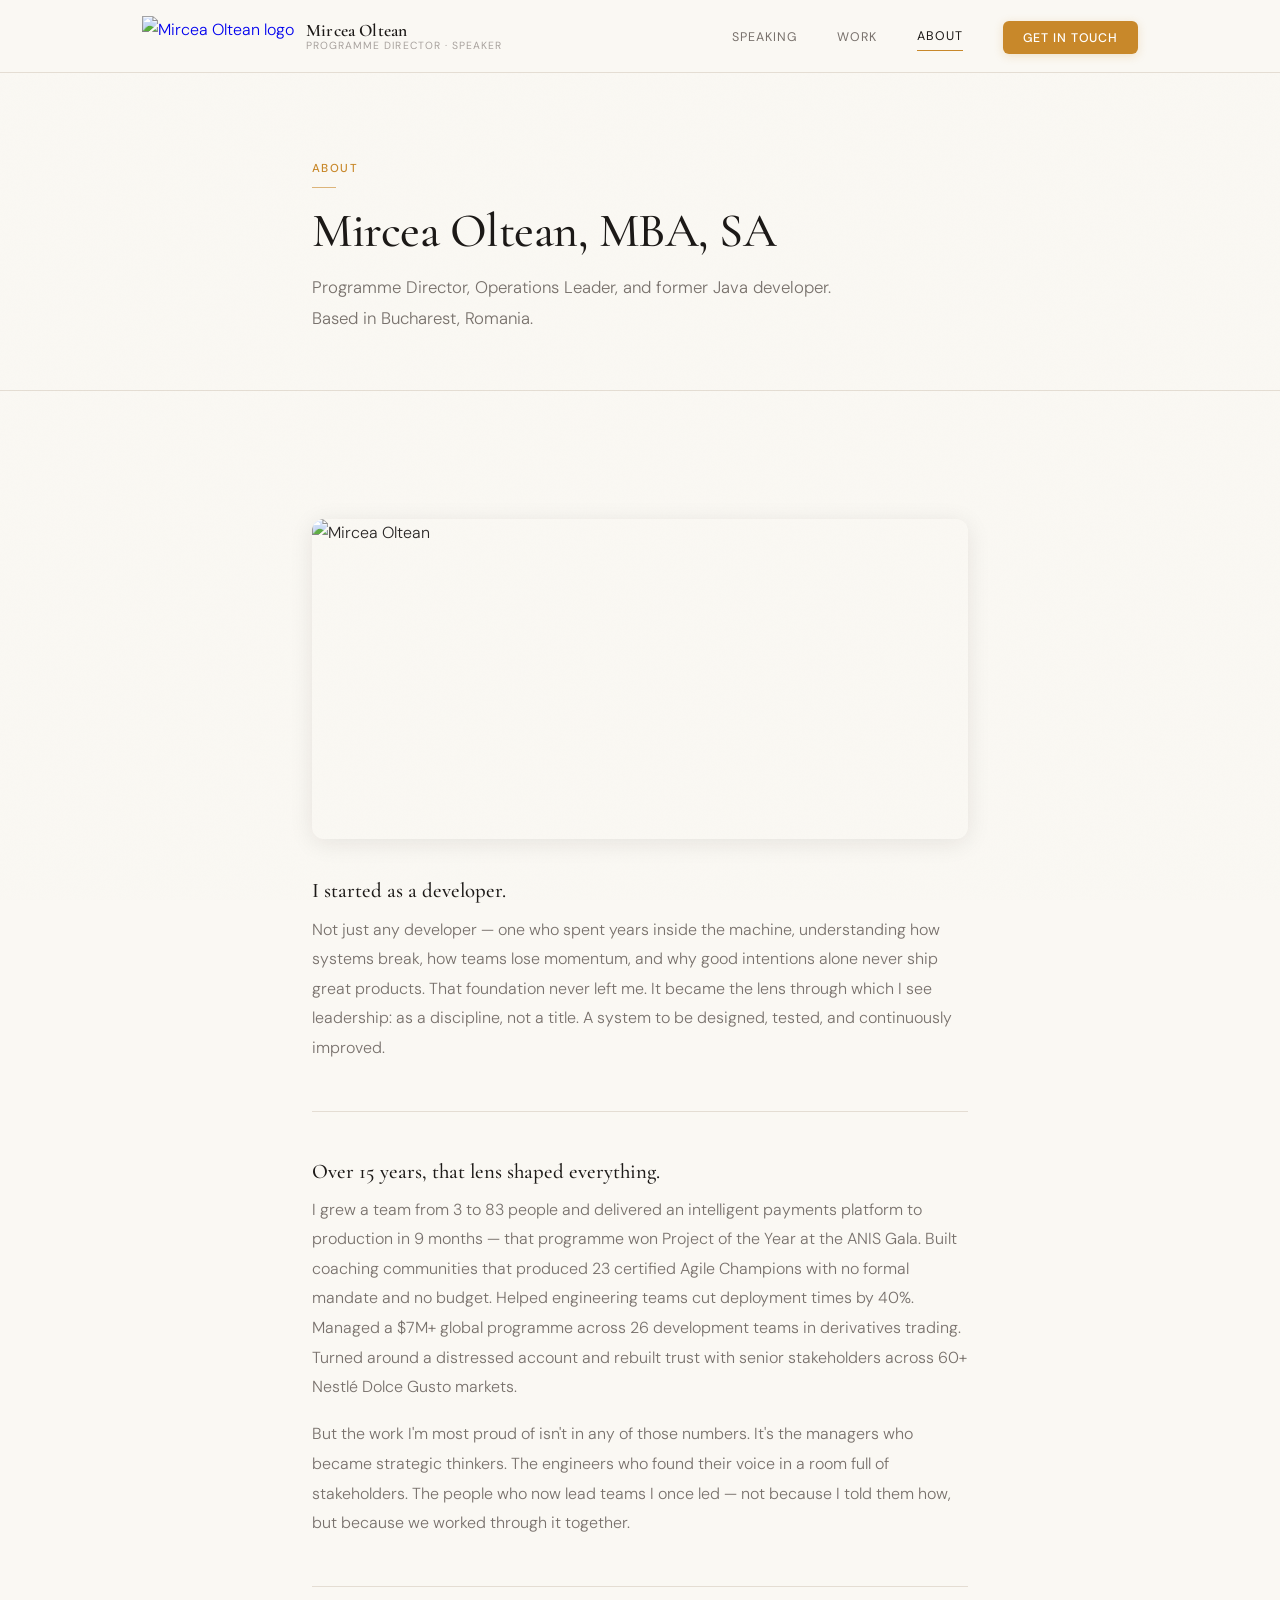
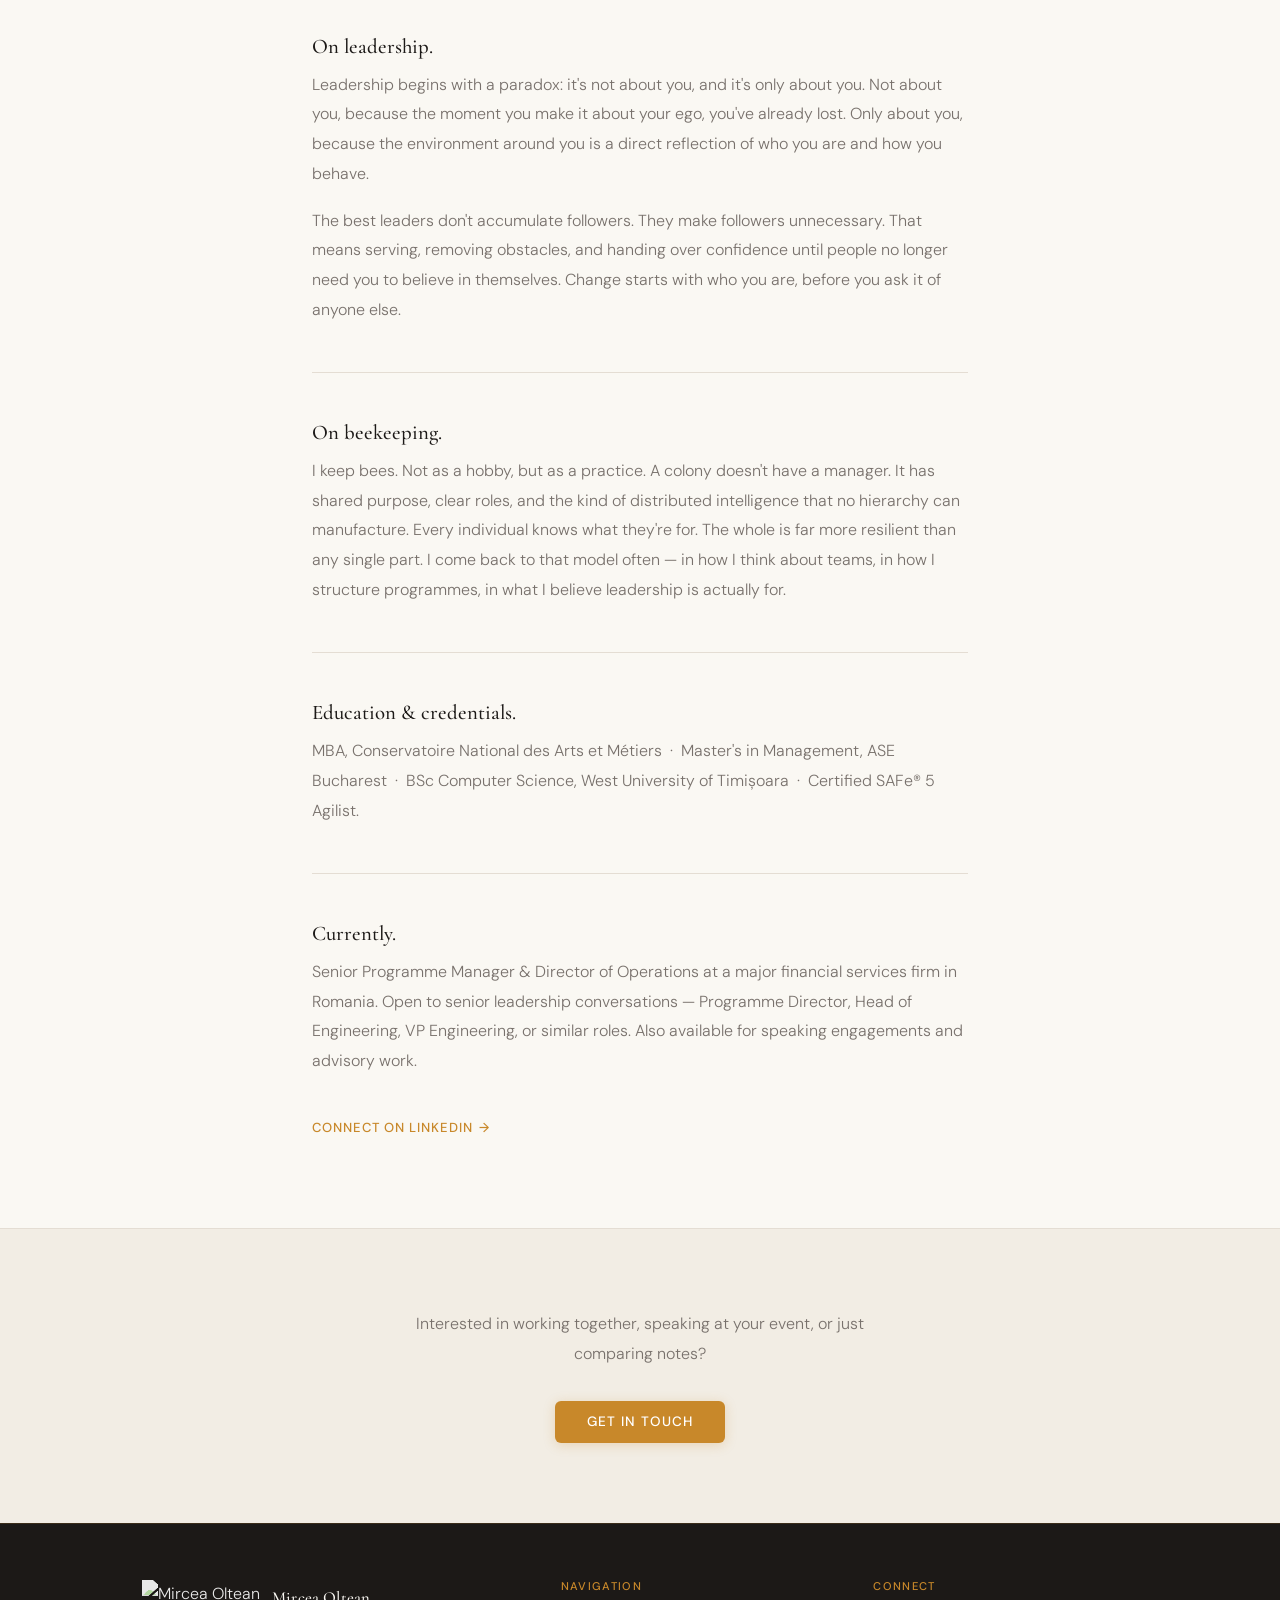
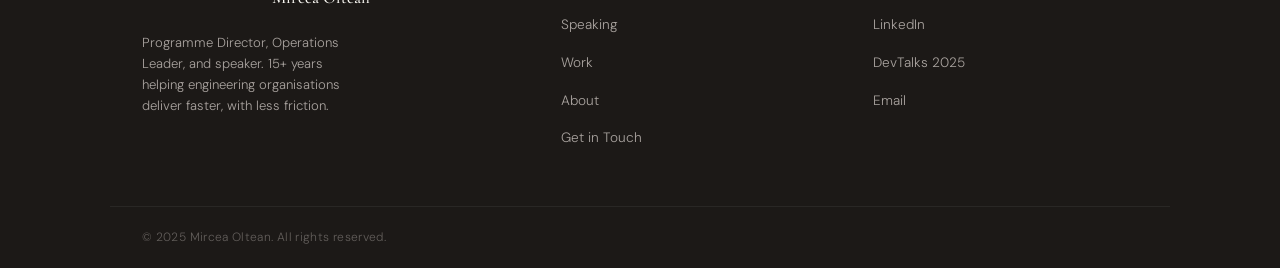
==== commit 9cb44fa5: "Pivot site to personal brand — speaking, work history, and contact Rebuilt all five pages for person" ====
--- a/about.html
+++ b/about.html
@@ -4,6 +4,13 @@
   <meta charset="UTF-8" />
   <meta name="viewport" content="width=device-width, initial-scale=1.0" />
   <title>About — Mircea Oltean</title>
+  <meta name="description" content="From Java developer to Programme Director. 15+ years, 8 organisations, and a leadership philosophy built from the inside out." />
+  <meta property="og:title" content="About Mircea Oltean" />
+  <meta property="og:description" content="From Java developer to Programme Director. 15+ years, 8 organisations, and a leadership philosophy built from the inside out." />
+  <meta property="og:image" content="https://mirceaolteaniuliu-oss.github.io/About%20page.jpg" />
+  <meta property="og:url" content="https://mirceaolteaniuliu-oss.github.io/about.html" />
+  <meta property="og:type" content="website" />
+  <meta name="twitter:card" content="summary_large_image" />
   <link rel="preconnect" href="https://fonts.googleapis.com" />
   <link rel="preconnect" href="https://fonts.gstatic.com" crossorigin />
   <link href="https://fonts.googleapis.com/css2?family=Cormorant+Garamond:ital,wght@0,400;0,500;0,600;1,400;1,500&family=DM+Sans:wght@300;400;500&display=swap" rel="stylesheet" />
@@ -13,17 +20,23 @@
 
   <nav class="nav">
     <div class="nav__inner">
-      <a href="index.html" class="nav__logo">Mircea Oltean</a>
+      <a href="index.html" class="nav__logo">
+        <img src="Logo.jpg" alt="Mircea Oltean logo" class="nav__logo-img" />
+        <span class="nav__logo-text">
+          <span class="nav__logo-name">Mircea Oltean</span>
+          <span class="nav__logo-tagline">Programme Director · Speaker</span>
+        </span>
+      </a>
       <button class="nav__toggle" id="navToggle" aria-label="Toggle menu">
         <svg width="22" height="22" viewBox="0 0 24 24" fill="none" stroke="currentColor" stroke-width="2.5" stroke-linecap="round">
           <line x1="3" y1="6" x2="21" y2="6"/><line x1="3" y1="12" x2="21" y2="12"/><line x1="3" y1="18" x2="21" y2="18"/>
         </svg>
       </button>
       <ul class="nav__links" id="navLinks">
-        <li><a href="method.html">Method</a></li>
-        <li><a href="proof.html">Proof</a></li>
+        <li><a href="method.html">Speaking</a></li>
+        <li><a href="proof.html">Work</a></li>
         <li><a href="about.html">About</a></li>
-        <li class="nav__cta"><a href="diagnostic.html">Book Diagnostic</a></li>
+        <li class="nav__cta"><a href="diagnostic.html">Get in Touch</a></li>
       </ul>
     </div>
   </nav>
@@ -33,36 +46,46 @@
     <section class="page-hero">
       <div class="container">
         <span class="section-label">About</span>
-        <h1>Mircea Oltean</h1>
-        <p>Senior engineering and programme management leader. Transformation specialist. Former developer.</p>
+        <h1>Mircea Oltean, MBA, SA</h1>
+        <p>Programme Director, Operations Leader, and former Java developer. Based in Bucharest, Romania.</p>
       </div>
     </section>
 
     <section>
       <div class="container">
 
-        <h3>Where this started</h3>
-        <p>Mircea spent the first decade of his career as a software developer and architect. He understands engineering culture from the inside — the way skilled technical people respond to top-down mandates, the reason standups become theatre, the particular frustration of a developer who knows a better way and has no channel to say so.</p>
-        <p>That background shapes everything about how he works. He doesn't arrive with a framework and a slide deck. He arrives with questions — the kind that take a few weeks to answer honestly, and the kind of answers that tend to make leadership uncomfortable before they make delivery faster.</p>
+        <img src="About page.jpg" alt="Mircea Oltean" class="page-visual animate" />
+
+        <h3 class="animate">I started as a developer.</h3>
+        <p class="animate">Not just any developer — one who spent years inside the machine, understanding how systems break, how teams lose momentum, and why good intentions alone never ship great products. That foundation never left me. It became the lens through which I see leadership: as a discipline, not a title. A system to be designed, tested, and continuously improved.</p>
 
         <hr class="divider" />
 
-        <h3>The work</h3>
-        <p>Over 15 years, Mircea has led transformation programmes across financial services and enterprise technology organisations in Romania, the UK, and across Central and Eastern Europe. He holds an MBA and a range of senior Agile and delivery certifications. He is not affiliated with any consultancy. He works with a small number of clients at any given time — which is a deliberate choice, not a capacity constraint.</p>
-        <p>His specialisation is the specific, expensive problem of organisations that are technically capable but culturally stuck — teams that can't sustain change after the consultant leaves. He has solved this problem at scale, with proof.</p>
+        <h3 class="animate">Over 15 years, that lens shaped everything.</h3>
+        <p class="animate">I grew a team from 3 to 83 people and delivered an intelligent payments platform to production in 9 months — that programme won Project of the Year at the ANIS Gala. Built coaching communities that produced 23 certified Agile Champions with no formal mandate and no budget. Helped engineering teams cut deployment times by 40%. Managed a $7M+ global programme across 26 development teams in derivatives trading. Turned around a distressed account and rebuilt trust with senior stakeholders across 60+ Nestlé Dolce Gusto markets.</p>
+        <p class="animate">But the work I'm most proud of isn't in any of those numbers. It's the managers who became strategic thinkers. The engineers who found their voice in a room full of stakeholders. The people who now lead teams I once led — not because I told them how, but because we worked through it together.</p>
 
         <hr class="divider" />
 
-        <h3>On beekeeping</h3>
-        <p>Mircea keeps bees. Not as a hobby, but as a practice. The hive is a model he returns to often — not because it's a clever metaphor, but because it's a genuinely accurate one. A colony doesn't have a manager. It has shared purpose, clear roles, and the kind of distributed intelligence that no hierarchy can manufacture. Every individual knows what they're for. The whole is far more resilient than any single part.</p>
-        <p>Building that inside a company is harder than it sounds. It requires patience, an understanding of what conditions produce the right behaviour, and the discipline to stop intervening before the system has had time to stabilise. It also requires accepting that the best outcome is one where you are no longer needed.</p>
-        <p>That's the philosophy behind The Hive Method. And it's the reason the programme is designed to end.</p>
+        <h3 class="animate">On leadership.</h3>
+        <p class="animate">Leadership begins with a paradox: it's not about you, and it's only about you. Not about you, because the moment you make it about your ego, you've already lost. Only about you, because the environment around you is a direct reflection of who you are and how you behave.</p>
+        <p class="animate">The best leaders don't accumulate followers. They make followers unnecessary. That means serving, removing obstacles, and handing over confidence until people no longer need you to believe in themselves. Change starts with who you are, before you ask it of anyone else.</p>
 
         <hr class="divider" />
 
-        <h3>Currently</h3>
-        <p>Mircea is based in Bucharest, Romania, and works remotely across Europe. He is open to senior leadership opportunities in technology and programme management alongside his consulting practice.</p>
-        <a href="https://www.linkedin.com/in/mircea-oltean-mba-sa-9ab67919" target="_blank" rel="noopener" class="read-more">Connect on LinkedIn</a>
+        <h3 class="animate">On beekeeping.</h3>
+        <p class="animate">I keep bees. Not as a hobby, but as a practice. A colony doesn't have a manager. It has shared purpose, clear roles, and the kind of distributed intelligence that no hierarchy can manufacture. Every individual knows what they're for. The whole is far more resilient than any single part. I come back to that model often — in how I think about teams, in how I structure programmes, in what I believe leadership is actually for.</p>
+
+        <hr class="divider" />
+
+        <h3 class="animate">Education &amp; credentials.</h3>
+        <p class="animate">MBA, Conservatoire National des Arts et Métiers &nbsp;·&nbsp; Master's in Management, ASE Bucharest &nbsp;·&nbsp; BSc Computer Science, West University of Timișoara &nbsp;·&nbsp; Certified SAFe® 5 Agilist.</p>
+
+        <hr class="divider" />
+
+        <h3 class="animate">Currently.</h3>
+        <p class="animate">Senior Programme Manager &amp; Director of Operations at a major financial services firm in Romania. Open to senior leadership conversations — Programme Director, Head of Engineering, VP Engineering, or similar roles. Also available for speaking engagements and advisory work.</p>
+        <a href="https://www.linkedin.com/in/mircea-oltean-mba-sa-9ab67919" target="_blank" rel="noopener" class="read-more animate">Connect on LinkedIn</a>
 
       </div>
     </section>
@@ -71,17 +94,40 @@
 
   <section class="cta-band">
     <div class="container">
-      <p>Want to understand whether your organisation has a process problem or a culture problem? Thirty minutes will tell you.</p>
-      <a href="diagnostic.html" class="btn">Book Your Free Diagnostic</a>
+      <p>Interested in working together, speaking at your event, or just comparing notes?</p>
+      <a href="diagnostic.html" class="btn">Get in Touch</a>
     </div>
   </section>
 
   <footer>
-    <div class="footer__inner">
-      <span class="footer__name">Mircea Oltean</span>
-      <div class="footer__links">
-        <a href="https://www.linkedin.com/in/mircea-oltean-mba-sa-9ab67919" target="_blank" rel="noopener">LinkedIn</a>
+    <div class="footer__main">
+      <div class="footer__brand">
+        <a href="index.html" class="footer__logo">
+          <img src="Logo.jpg" alt="Mircea Oltean" class="footer__logo-img" />
+          <span class="footer__logo-name">Mircea Oltean</span>
+        </a>
+        <p class="footer__tagline">Programme Director, Operations Leader, and speaker. 15+ years helping engineering organisations deliver faster, with less friction.</p>
       </div>
+      <div class="footer__col">
+        <h4>Navigation</h4>
+        <ul>
+          <li><a href="method.html">Speaking</a></li>
+          <li><a href="proof.html">Work</a></li>
+          <li><a href="about.html">About</a></li>
+          <li><a href="diagnostic.html">Get in Touch</a></li>
+        </ul>
+      </div>
+      <div class="footer__col">
+        <h4>Connect</h4>
+        <ul>
+          <li><a href="https://www.linkedin.com/in/mircea-oltean-mba-sa-9ab67919" target="_blank" rel="noopener">LinkedIn</a></li>
+          <li><a href="https://www.linkedin.com/feed/update/urn:li:activity:7336115154377498626/" target="_blank" rel="noopener">DevTalks 2025</a></li>
+          <li><a href="mailto:mirceaolteaniuliu@gmail.com">Email</a></li>
+        </ul>
+      </div>
+    </div>
+    <div class="footer__bottom">
+      <span class="footer__copy">&copy; 2025 Mircea Oltean. All rights reserved.</span>
     </div>
   </footer>
 
--- a/styles.css
+++ b/styles.css
@@ -123,31 +123,60 @@
 .nav {
   position: sticky;
   top: 0;
-  background: rgba(250,248,243,0.94);
-  backdrop-filter: blur(12px);
-  -webkit-backdrop-filter: blur(12px);
+  background: rgba(250,248,243,0.96);
+  backdrop-filter: blur(16px);
+  -webkit-backdrop-filter: blur(16px);
   border-bottom: 1px solid var(--stone);
   z-index: 100;
-  padding: 1.1rem 0;
 }
 
 .nav__inner {
-  max-width: 1000px;
+  max-width: 1060px;
   margin: 0 auto;
   padding: 0 2rem;
   display: flex;
   align-items: center;
   justify-content: space-between;
+  height: 72px;
   position: relative;
 }
 
+/* Logo image in nav */
 .nav__logo {
-  font-family: 'Cormorant Garamond', serif;
-  font-size: 1.15rem;
+  display: flex;
+  align-items: center;
+  gap: 0.75rem;
+  text-decoration: none;
+  flex-shrink: 0;
+}
+
+.nav__logo-img {
+  height: 40px;
+  width: auto;
+  display: block;
+  object-fit: contain;
+}
+
+.nav__logo-text {
+  display: flex;
+  flex-direction: column;
+  line-height: 1.1;
+}
+
+.nav__logo-name {
+  font-family: 'Cormorant Garamond', serif;
+  font-size: 1.1rem;
   font-weight: 600;
   color: var(--charcoal);
-  text-decoration: none;
   letter-spacing: 0.01em;
+}
+
+.nav__logo-tagline {
+  font-size: 0.65rem;
+  font-weight: 400;
+  letter-spacing: 0.1em;
+  text-transform: uppercase;
+  color: var(--faint);
 }
 
 .nav__links {
@@ -158,9 +187,9 @@
 }
 
 .nav__links a {
-  font-size: 0.8rem;
+  font-size: 0.78rem;
   font-weight: 400;
-  letter-spacing: 0.07em;
+  letter-spacing: 0.08em;
   text-transform: uppercase;
   color: var(--muted);
   text-decoration: none;
@@ -172,17 +201,19 @@
 .nav__cta a {
   background: var(--gold) !important;
   color: white !important;
-  padding: 0.5rem 1.15rem !important;
+  padding: 0.55rem 1.25rem !important;
   border-radius: var(--radius) !important;
   font-weight: 500 !important;
-  letter-spacing: 0.06em !important;
-  transition: background 0.2s !important;
+  letter-spacing: 0.07em !important;
+  transition: background 0.2s, box-shadow 0.2s !important;
   text-transform: uppercase !important;
+  box-shadow: 0 2px 10px rgba(200,136,42,0.22) !important;
 }
 
 .nav__cta a:hover {
   background: var(--gold-light) !important;
   color: white !important;
+  box-shadow: 0 4px 16px rgba(200,136,42,0.32) !important;
 }
 
 .nav__toggle {
@@ -534,33 +565,471 @@
 footer {
   background: var(--charcoal);
   color: var(--faint);
-  padding: 2.5rem 0;
-  border-top: 1px solid rgba(200,136,42,0.2);
-}
-
-.footer__inner {
-  max-width: 1000px;
+  border-top: 1px solid rgba(200,136,42,0.18);
+}
+
+.footer__main {
+  max-width: 1060px;
   margin: 0 auto;
-  padding: 0 2rem;
+  padding: 3.5rem 2rem;
+  display: grid;
+  grid-template-columns: 1.4fr 1fr 1fr;
+  gap: 3rem;
+  border-bottom: 1px solid rgba(255,255,255,0.06);
+}
+
+.footer__brand { display: flex; flex-direction: column; gap: 1rem; }
+
+.footer__logo {
+  display: flex;
+  align-items: center;
+  gap: 0.75rem;
+  text-decoration: none;
+}
+
+.footer__logo-img {
+  height: 36px;
+  width: auto;
+  object-fit: contain;
+  opacity: 0.9;
+  filter: brightness(1.8) saturate(0.4);
+}
+
+.footer__logo-name {
+  font-family: 'Cormorant Garamond', serif;
+  font-size: 1.05rem;
+  font-weight: 500;
+  color: var(--ivory);
+  letter-spacing: 0.01em;
+}
+
+.footer__tagline {
+  font-size: 0.82rem;
+  color: var(--faint);
+  line-height: 1.6;
+  font-weight: 300;
+  max-width: 220px;
+}
+
+.footer__col h4 {
+  font-family: 'DM Sans', sans-serif;
+  font-size: 0.7rem;
+  font-weight: 500;
+  letter-spacing: 0.12em;
+  text-transform: uppercase;
+  color: var(--gold);
+  margin-bottom: 1.1rem;
+}
+
+.footer__col ul {
+  list-style: none;
+  display: flex;
+  flex-direction: column;
+  gap: 0.65rem;
+}
+
+.footer__col ul li a {
+  font-size: 0.85rem;
+  font-weight: 300;
+  color: var(--faint);
+  text-decoration: none;
+  transition: color 0.2s;
+}
+
+.footer__col ul li a:hover { color: var(--gold-light); }
+
+.footer__bottom {
+  max-width: 1060px;
+  margin: 0 auto;
+  padding: 1.25rem 2rem;
   display: flex;
   align-items: center;
   justify-content: space-between;
   flex-wrap: wrap;
-  gap: 1rem;
-}
-
-.footer__name {
-  font-family: 'Cormorant Garamond', serif;
-  font-size: 1rem;
-  font-weight: 500;
-  color: var(--ivory);
-  letter-spacing: 0.01em;
-}
-
-.footer__links { display: flex; gap: 1.5rem; font-size: 0.8rem; letter-spacing: 0.05em; text-transform: uppercase; }
+  gap: 0.75rem;
+}
+
+.footer__copy {
+  font-size: 0.75rem;
+  color: rgba(168,162,158,0.5);
+  letter-spacing: 0.03em;
+}
 
 footer a { color: var(--faint); text-decoration: none; transition: color 0.2s; }
 footer a:hover { color: var(--gold-light); }
+
+/* === HERO IMAGE === */
+.hero--visual {
+  display: grid;
+  grid-template-columns: 1fr 1fr;
+  gap: 4rem;
+  align-items: center;
+  padding: 8rem 0 6rem;
+}
+
+.hero--visual .hero__text { padding: 0; }
+
+.hero__image {
+  position: relative;
+  border-radius: var(--radius-lg);
+  overflow: hidden;
+  box-shadow: var(--shadow-lg);
+}
+
+.hero__image img {
+  width: 100%;
+  height: 480px;
+  object-fit: cover;
+  display: block;
+  filter: saturate(0.9) brightness(1.02);
+}
+
+.hero__image::after {
+  content: '';
+  position: absolute;
+  inset: 0;
+  background: linear-gradient(135deg, rgba(200,136,42,0.08) 0%, transparent 60%);
+  pointer-events: none;
+}
+
+/* === PAGE VISUAL === */
+.page-visual {
+  width: 100%;
+  height: 320px;
+  object-fit: cover;
+  object-position: center;
+  border-radius: var(--radius-lg);
+  display: block;
+  margin: 2.5rem 0;
+  box-shadow: var(--shadow-md);
+  filter: saturate(0.88) brightness(1.02);
+}
+
+/* === CLOSING WITH BG IMAGE === */
+.closing--visual {
+  position: relative;
+  background: var(--charcoal);
+}
+
+.closing__bg {
+  position: absolute;
+  inset: 0;
+  width: 100%;
+  height: 100%;
+  object-fit: cover;
+  opacity: 0.18;
+  filter: saturate(0.6);
+}
+
+.closing__content {
+  position: relative;
+  z-index: 1;
+  text-align: center;
+  padding: 6rem 0;
+}
+
+/* === SCROLL ANIMATIONS === */
+.animate {
+  opacity: 0;
+  transform: translateY(16px);
+  transition: opacity 0.65s ease, transform 0.65s ease;
+}
+.animate.visible { opacity: 1; transform: translateY(0); }
+.animate-delay-1 { transition-delay: 0.1s; }
+.animate-delay-2 { transition-delay: 0.2s; }
+.animate-delay-3 { transition-delay: 0.3s; }
+
+/* === ACTIVE NAV LINK === */
+.nav__links a.active { color: var(--charcoal); }
+.nav__links a.active::after {
+  content: '';
+  display: block;
+  width: 100%;
+  height: 1px;
+  background: var(--gold);
+  margin-top: 2px;
+}
+
+/* === CONTAINER WIDE === */
+.container--wide {
+  max-width: 960px;
+  margin: 0 auto;
+  padding: 0 2rem;
+  position: relative;
+  z-index: 1;
+}
+
+/* === CREDENTIALS BAR === */
+.credentials-bar {
+  background: var(--ivory-dark);
+  border-top: 1px solid var(--stone);
+  border-bottom: 1px solid var(--stone);
+  padding: 1rem 0;
+  overflow: hidden;
+}
+.credentials-bar__inner {
+  max-width: 1060px;
+  margin: 0 auto;
+  padding: 0 2rem;
+  display: flex;
+  gap: 0;
+  align-items: center;
+  justify-content: center;
+  flex-wrap: wrap;
+}
+.credentials-bar__item {
+  font-size: 0.68rem;
+  font-weight: 500;
+  letter-spacing: 0.1em;
+  text-transform: uppercase;
+  color: var(--faint);
+  padding: 0.2rem 1.1rem;
+  white-space: nowrap;
+}
+.credentials-bar__sep { color: var(--gold); opacity: 0.4; font-size: 0.4rem; }
+
+/* === PILLARS === */
+.pillars {
+  display: grid;
+  grid-template-columns: repeat(3, 1fr);
+  gap: 1.25rem;
+  margin-top: 2rem;
+}
+.pillar {
+  background: var(--ivory);
+  border: 1px solid var(--stone);
+  border-radius: var(--radius-lg);
+  padding: 1.75rem;
+  transition: box-shadow 0.2s, border-color 0.2s;
+}
+.pillar:hover { box-shadow: var(--shadow-md); border-color: var(--gold-border); }
+.pillar__icon { width: 26px; height: 26px; margin-bottom: 1rem; color: var(--gold); }
+.pillar h3 { font-size: 1rem; margin: 0 0 0.5rem; }
+.pillar p { font-size: 0.875rem; margin: 0; line-height: 1.7; }
+
+/* === HERO DUAL CTA === */
+.hero__ctas { display: flex; gap: 1rem; flex-wrap: wrap; align-items: center; }
+
+.btn--ghost-dark {
+  display: inline-block;
+  background: transparent;
+  color: var(--charcoal);
+  border: 1px solid var(--stone);
+  padding: 0.9rem 2rem;
+  border-radius: var(--radius);
+  font-family: 'DM Sans', sans-serif;
+  font-weight: 500;
+  font-size: 0.85rem;
+  letter-spacing: 0.07em;
+  text-transform: uppercase;
+  text-decoration: none;
+  transition: border-color 0.2s, color 0.2s;
+  line-height: 1;
+}
+.btn--ghost-dark:hover { border-color: var(--gold); color: var(--gold); }
+
+/* === ACHIEVEMENT CARD === */
+.achievement {
+  background: var(--ivory-dark);
+  border: 1px solid var(--gold-border);
+  border-radius: var(--radius-lg);
+  padding: 2.25rem;
+  display: grid;
+  grid-template-columns: 1fr auto;
+  gap: 2rem;
+  align-items: center;
+  margin: 2rem 0;
+}
+.achievement__badge {
+  font-size: 0.68rem;
+  font-weight: 500;
+  letter-spacing: 0.12em;
+  text-transform: uppercase;
+  color: var(--gold);
+  margin-bottom: 0.5rem;
+  display: block;
+}
+.achievement__title {
+  font-family: 'Cormorant Garamond', serif;
+  font-size: 1.3rem;
+  font-weight: 500;
+  color: var(--charcoal);
+  margin: 0 0 0.5rem;
+  line-height: 1.2;
+}
+.achievement__detail { font-size: 0.875rem; color: var(--muted); margin: 0; }
+.achievement__stat { text-align: right; flex-shrink: 0; }
+.achievement__number {
+  font-family: 'Cormorant Garamond', serif;
+  font-size: 3rem;
+  font-weight: 500;
+  color: var(--gold);
+  line-height: 1;
+  display: block;
+  letter-spacing: -0.02em;
+}
+.achievement__unit {
+  font-size: 0.68rem;
+  letter-spacing: 0.1em;
+  text-transform: uppercase;
+  color: var(--faint);
+  margin-top: 0.3rem;
+  display: block;
+}
+
+/* === PHILOSOPHY === */
+.philosophy { text-align: center; }
+.philosophy blockquote {
+  border: none;
+  background: transparent;
+  padding: 0;
+  border-radius: 0;
+  max-width: 600px;
+  margin: 0 auto;
+}
+.philosophy blockquote p {
+  font-size: clamp(1.3rem, 3vw, 1.7rem);
+  text-align: center;
+  color: var(--charcoal);
+  font-weight: 500;
+  line-height: 1.45;
+  font-style: italic;
+}
+.philosophy__attr {
+  display: block;
+  font-size: 0.72rem;
+  letter-spacing: 0.1em;
+  text-transform: uppercase;
+  color: var(--faint);
+  margin-top: 1.5rem;
+}
+
+/* === TIMELINE === */
+.timeline { margin: 2rem 0; }
+.timeline-item {
+  display: grid;
+  grid-template-columns: 10px 1fr;
+  gap: 1.75rem;
+  padding-bottom: 2.5rem;
+}
+.timeline-item:last-child { padding-bottom: 0; }
+.timeline-dot {
+  width: 10px;
+  height: 10px;
+  border-radius: 50%;
+  background: var(--gold);
+  margin-top: 0.45rem;
+  flex-shrink: 0;
+  position: relative;
+  z-index: 1;
+  box-shadow: 0 0 0 3px var(--gold-glow);
+}
+.timeline-dot::after {
+  content: '';
+  position: absolute;
+  top: 14px;
+  left: 50%;
+  transform: translateX(-50%);
+  width: 1px;
+  height: calc(100% + 2.5rem - 14px);
+  background: var(--stone);
+}
+.timeline-item:last-child .timeline-dot::after { display: none; }
+.timeline-period {
+  font-size: 0.7rem;
+  letter-spacing: 0.09em;
+  text-transform: uppercase;
+  color: var(--faint);
+  margin-bottom: 0.3rem;
+  font-weight: 500;
+}
+.timeline-role {
+  font-family: 'Cormorant Garamond', serif;
+  font-size: 1.2rem;
+  font-weight: 500;
+  color: var(--charcoal);
+  margin-bottom: 0.15rem;
+}
+.timeline-company {
+  font-size: 0.8rem;
+  font-weight: 500;
+  color: var(--gold);
+  letter-spacing: 0.04em;
+  margin-bottom: 0.65rem;
+}
+.timeline-desc { font-size: 0.88rem; color: var(--muted); line-height: 1.75; margin: 0; }
+.timeline-tag {
+  display: inline-block;
+  background: var(--gold-glow);
+  border: 1px solid var(--gold-border);
+  border-radius: 4px;
+  font-size: 0.68rem;
+  font-weight: 500;
+  letter-spacing: 0.08em;
+  text-transform: uppercase;
+  color: var(--gold);
+  padding: 0.2rem 0.6rem;
+  margin-top: 0.65rem;
+}
+
+/* === SPEAKING CARDS === */
+.speaking-card {
+  background: var(--ivory);
+  border: 1px solid var(--stone);
+  border-radius: var(--radius-lg);
+  padding: 2rem 2.25rem;
+  margin-bottom: 1.25rem;
+  transition: box-shadow 0.2s, border-color 0.2s;
+}
+.speaking-card:hover { box-shadow: var(--shadow-md); border-color: var(--gold-border); }
+.speaking-card__event {
+  font-size: 0.7rem;
+  font-weight: 500;
+  letter-spacing: 0.12em;
+  text-transform: uppercase;
+  color: var(--gold);
+  margin-bottom: 0.5rem;
+}
+.speaking-card__title {
+  font-family: 'Cormorant Garamond', serif;
+  font-size: 1.3rem;
+  font-weight: 500;
+  color: var(--charcoal);
+  margin-bottom: 0.6rem;
+}
+.speaking-card__desc { font-size: 0.9rem; color: var(--muted); margin: 0; }
+
+/* === TOPICS GRID === */
+.topics {
+  display: grid;
+  grid-template-columns: 1fr 1fr;
+  gap: 1px;
+  background: var(--stone);
+  border: 1px solid var(--stone);
+  border-radius: var(--radius-lg);
+  overflow: hidden;
+  margin: 2rem 0;
+}
+.topic { background: var(--ivory); padding: 1.75rem; transition: background 0.2s; }
+.topic:hover { background: var(--ivory-dark); }
+.topic__number {
+  font-family: 'Cormorant Garamond', serif;
+  font-size: 1.6rem;
+  font-weight: 400;
+  color: var(--gold);
+  opacity: 0.4;
+  line-height: 1;
+  margin-bottom: 0.5rem;
+  display: block;
+}
+.topic h3 {
+  font-family: 'DM Sans', sans-serif;
+  font-size: 0.92rem;
+  font-weight: 500;
+  margin: 0 0 0.4rem;
+  color: var(--charcoal);
+}
+.topic p { font-size: 0.83rem; color: var(--muted); margin: 0; line-height: 1.6; }
 
 /* === RESPONSIVE === */
 @media (max-width: 640px) {
@@ -591,6 +1060,8 @@
   .nav__links li { width: 100%; }
   .nav__links a { display: block; padding: 0.85rem 1.5rem; font-size: 0.85rem; }
 
+  .nav__logo-tagline { display: none; }
+
   .nav__cta a {
     background: none !important;
     color: var(--gold) !important;
@@ -601,8 +1072,40 @@
 
   .nav__toggle { display: block; }
 
+  .footer__main {
+    grid-template-columns: 1fr;
+    gap: 2rem;
+    padding: 2.5rem 2rem;
+  }
+
+  .footer__tagline { max-width: 100%; }
+
   .stats { gap: 1.75rem; }
   .footer__inner { flex-direction: column; align-items: flex-start; }
   .form { max-width: 100%; }
   .phases { border-radius: var(--radius); }
-}
+
+  .hero--visual {
+    grid-template-columns: 1fr;
+    gap: 2.5rem;
+    padding: 4.5rem 0 3rem;
+  }
+
+  .hero__image { order: -1; }
+  .hero__image img { height: 260px; }
+
+  .page-visual { height: 220px; }
+
+  .closing__content { padding: 4rem 0; }
+
+  .pillars { grid-template-columns: 1fr; gap: 1rem; }
+
+  .achievement { grid-template-columns: 1fr; }
+  .achievement__stat { text-align: left; }
+
+  .topics { grid-template-columns: 1fr; }
+
+  .hero__ctas { flex-direction: column; align-items: flex-start; }
+
+  .container--wide { padding: 0 1.5rem; }
+}
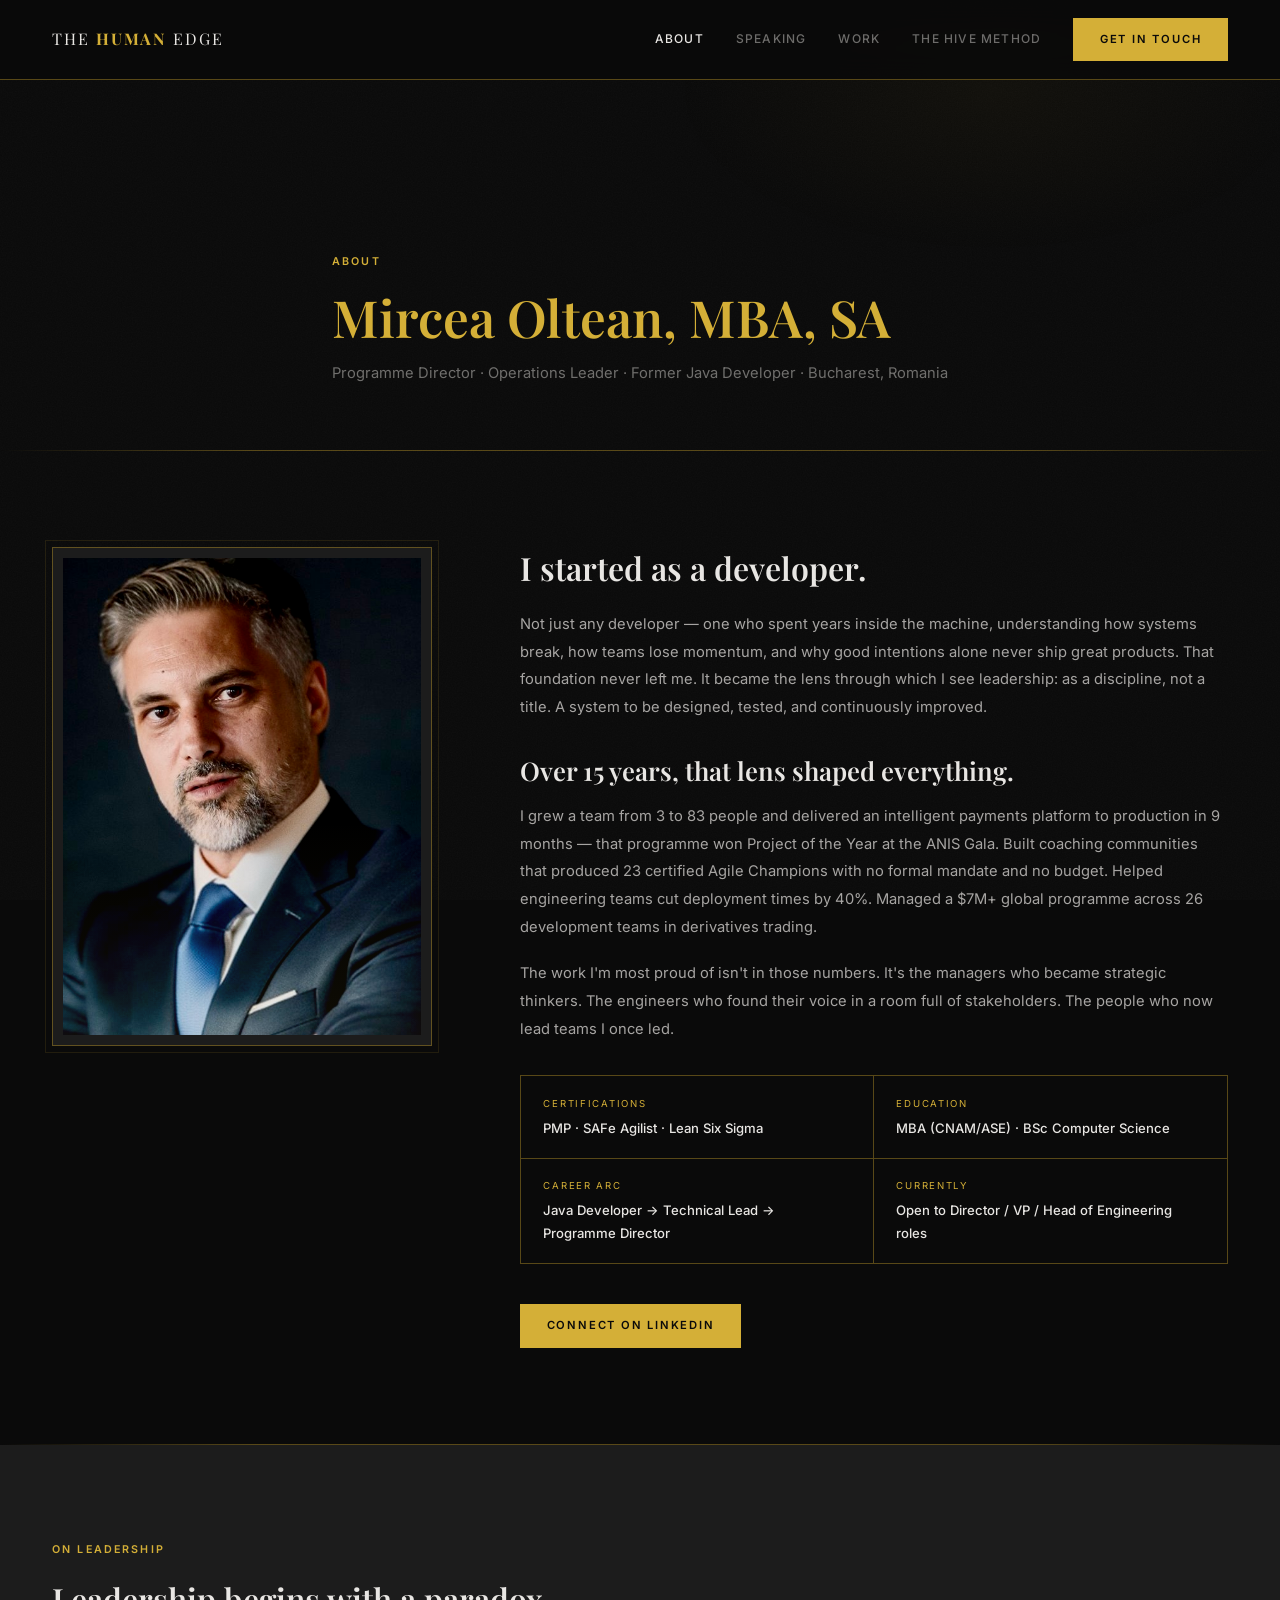
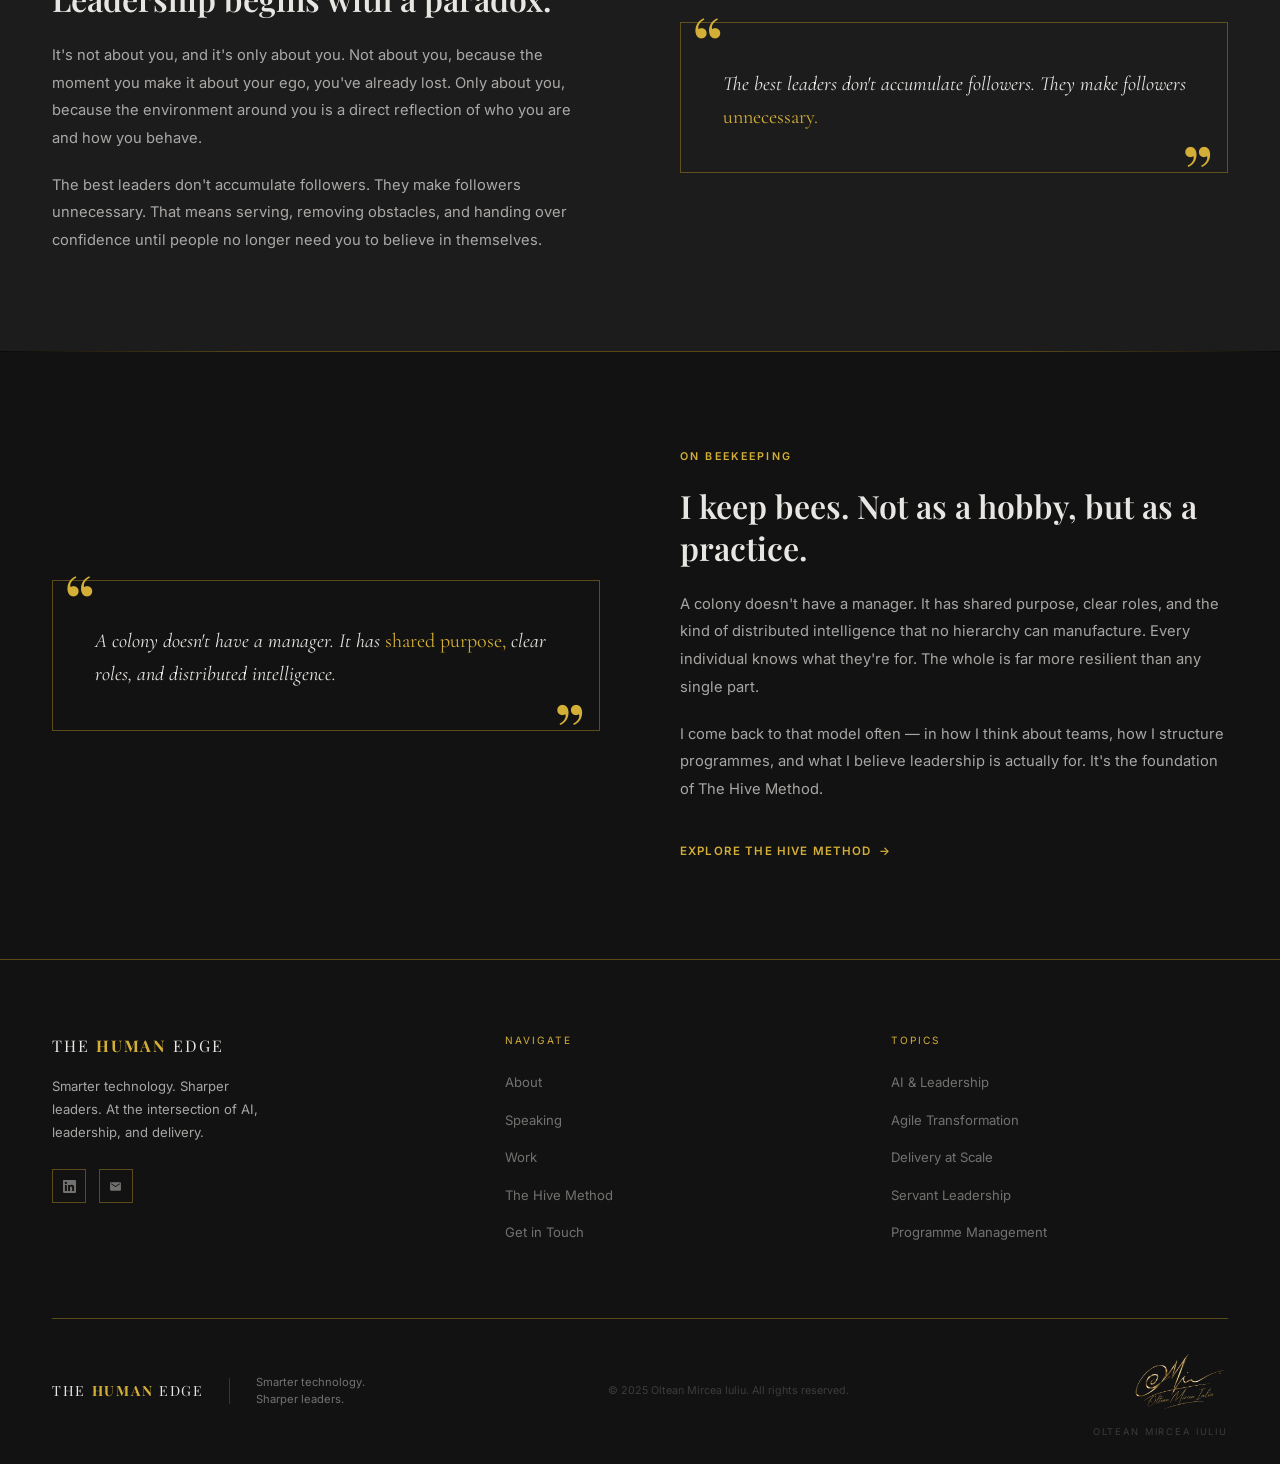
==== commit e0cc0c2e: "Redesign" ====
--- a/about.html
+++ b/about.html
@@ -1,136 +1,188 @@
 <!DOCTYPE html>
 <html lang="en">
 <head>
-  <meta charset="UTF-8" />
-  <meta name="viewport" content="width=device-width, initial-scale=1.0" />
+  <meta charset="UTF-8"/>
+  <meta name="viewport" content="width=device-width, initial-scale=1.0"/>
+  <meta name="description" content="Mircea Oltean — Programme Director, Operations Leader, and former Java developer. Based in Bucharest, Romania."/>
   <title>About — Mircea Oltean</title>
-  <meta name="description" content="From Java developer to Programme Director. 15+ years, 8 organisations, and a leadership philosophy built from the inside out." />
-  <meta property="og:title" content="About Mircea Oltean" />
-  <meta property="og:description" content="From Java developer to Programme Director. 15+ years, 8 organisations, and a leadership philosophy built from the inside out." />
-  <meta property="og:image" content="https://mirceaolteaniuliu-oss.github.io/About%20page.jpg" />
-  <meta property="og:url" content="https://mirceaolteaniuliu-oss.github.io/about.html" />
-  <meta property="og:type" content="website" />
-  <meta name="twitter:card" content="summary_large_image" />
-  <link rel="preconnect" href="https://fonts.googleapis.com" />
-  <link rel="preconnect" href="https://fonts.gstatic.com" crossorigin />
-  <link href="https://fonts.googleapis.com/css2?family=Cormorant+Garamond:ital,wght@0,400;0,500;0,600;1,400;1,500&family=DM+Sans:wght@300;400;500&display=swap" rel="stylesheet" />
-  <link rel="stylesheet" href="styles.css" />
+  <link rel="preconnect" href="https://fonts.googleapis.com"/>
+  <link rel="preconnect" href="https://fonts.gstatic.com" crossorigin/>
+  <link href="https://fonts.googleapis.com/css2?family=Playfair+Display:ital,wght@0,400;0,600;0,700;1,400&family=Inter:wght@300;400;500;600&family=Cormorant+Garamond:ital,wght@0,300;0,400;1,300;1,400&display=swap" rel="stylesheet"/>
+  <link rel="stylesheet" href="style.css"/>
 </head>
 <body>
+  <header class="site-header">
+    <div class="container">
+      <div class="header-inner">
+        <a href="index.html" class="logo">THE <span class="human">HUMAN</span> EDGE</a>
+        <nav class="site-nav" id="mainNav">
+          <a href="about.html"      class="nav-link active">About</a>
+          <a href="method.html"     class="nav-link ">Speaking</a>
+          <a href="proof.html"      class="nav-link ">Work</a>
+          <a href="the-hive.html"   class="nav-link ">The Hive Method</a>
+          <a href="diagnostic.html" class="btn btn-gold">Get in Touch</a>
+        </nav>
+        <button class="nav-toggle" id="navToggle" aria-label="Open menu">
+          <span></span><span></span><span></span>
+        </button>
+      </div>
+    </div>
+  </header>
+<main>
 
-  <nav class="nav">
-    <div class="nav__inner">
-      <a href="index.html" class="nav__logo">
-        <img src="Logo.jpg" alt="Mircea Oltean logo" class="nav__logo-img" />
-        <span class="nav__logo-text">
-          <span class="nav__logo-name">Mircea Oltean</span>
-          <span class="nav__logo-tagline">Programme Director · Speaker</span>
-        </span>
-      </a>
-      <button class="nav__toggle" id="navToggle" aria-label="Toggle menu">
-        <svg width="22" height="22" viewBox="0 0 24 24" fill="none" stroke="currentColor" stroke-width="2.5" stroke-linecap="round">
-          <line x1="3" y1="6" x2="21" y2="6"/><line x1="3" y1="12" x2="21" y2="12"/><line x1="3" y1="18" x2="21" y2="18"/>
-        </svg>
-      </button>
-      <ul class="nav__links" id="navLinks">
-        <li><a href="method.html">Speaking</a></li>
-        <li><a href="proof.html">Work</a></li>
-        <li><a href="about.html">About</a></li>
-        <li class="nav__cta"><a href="diagnostic.html">Get in Touch</a></li>
-      </ul>
+  <!-- PAGE HERO -->
+  <section class="hero" style="min-height:50vh;display:flex;align-items:flex-end;padding-top:5rem;position:relative;z-index:1;overflow:hidden;">
+    <div class="container" style="padding-bottom:4rem;">
+      <p class="overline" data-reveal style="margin-bottom:1rem;">About</p>
+      <h1 class="section-title" data-reveal data-d1 style="color:var(--gold);font-size:clamp(2.2rem,4vw,3.5rem);">Mircea Oltean, MBA, SA</h1>
+      <p data-reveal data-d2 style="font-size:0.92rem;color:var(--ww-45);margin-top:0.8rem;">Programme Director · Operations Leader · Former Java Developer · Bucharest, Romania</p>
     </div>
-  </nav>
+    <div style="position:absolute;top:-20%;right:-5%;width:55%;height:80%;background:radial-gradient(ellipse,rgba(212,175,55,0.04) 0%,transparent 65%);pointer-events:none;"></div>
+  </section>
 
-  <main>
+  <div class="divider"></div>
 
-    <section class="page-hero">
-      <div class="container">
-        <span class="section-label">About</span>
-        <h1>Mircea Oltean, MBA, SA</h1>
-        <p>Programme Director, Operations Leader, and former Java developer. Based in Bucharest, Romania.</p>
+  <!-- PHOTO + INTRO -->
+  <section class="section">
+    <div class="container">
+      <div style="display:grid;grid-template-columns:380px 1fr;gap:5.5rem;align-items:start;" class="about-grid">
+        <div class="photo-frame-outer" data-reveal>
+          <div class="photo-frame-inner">
+            <img src="[data-uri]" alt="Mircea Oltean" style="aspect-ratio:3/4;"/>
+          </div>
+        </div>
+        <div data-reveal data-d2>
+          <h2 style="font-family:var(--font-display);font-size:clamp(1.6rem,2.5vw,2rem);font-weight:600;color:var(--warm-white);line-height:1.3;margin-bottom:1.4rem;">I started as a developer.</h2>
+          <p style="font-size:0.92rem;color:var(--ww-70);line-height:1.88;margin-bottom:1.2rem;">Not just any developer — one who spent years inside the machine, understanding how systems break, how teams lose momentum, and why good intentions alone never ship great products. That foundation never left me. It became the lens through which I see leadership: as a discipline, not a title. A system to be designed, tested, and continuously improved.</p>
+          <h2 style="font-family:var(--font-display);font-size:clamp(1.4rem,2vw,1.7rem);font-weight:600;color:var(--warm-white);line-height:1.3;margin:2rem 0 1rem;">Over 15 years, that lens shaped everything.</h2>
+          <p style="font-size:0.92rem;color:var(--ww-70);line-height:1.88;margin-bottom:1.2rem;">I grew a team from 3 to 83 people and delivered an intelligent payments platform to production in 9 months — that programme won Project of the Year at the ANIS Gala. Built coaching communities that produced 23 certified Agile Champions with no formal mandate and no budget. Helped engineering teams cut deployment times by 40%. Managed a $7M+ global programme across 26 development teams in derivatives trading.</p>
+          <p style="font-size:0.92rem;color:var(--ww-70);line-height:1.88;margin-bottom:2rem;">The work I'm most proud of isn't in those numbers. It's the managers who became strategic thinkers. The engineers who found their voice in a room full of stakeholders. The people who now lead teams I once led.</p>
+
+          <div class="cred-grid">
+            <div class="cred-item"><p class="cred-label">Certifications</p><p class="cred-value">PMP · SAFe Agilist · Lean Six Sigma</p></div>
+            <div class="cred-item"><p class="cred-label">Education</p><p class="cred-value">MBA (CNAM/ASE) · BSc Computer Science</p></div>
+            <div class="cred-item"><p class="cred-label">Career Arc</p><p class="cred-value">Java Developer → Technical Lead → Programme Director</p></div>
+            <div class="cred-item"><p class="cred-label">Currently</p><p class="cred-value">Open to Director / VP / Head of Engineering roles</p></div>
+          </div>
+          <a href="diagnostic.html" class="btn btn-gold">Connect on LinkedIn</a>
+        </div>
       </div>
-    </section>
-
-    <section>
-      <div class="container">
-
-        <img src="About page.jpg" alt="Mircea Oltean" class="page-visual animate" />
-
-        <h3 class="animate">I started as a developer.</h3>
-        <p class="animate">Not just any developer — one who spent years inside the machine, understanding how systems break, how teams lose momentum, and why good intentions alone never ship great products. That foundation never left me. It became the lens through which I see leadership: as a discipline, not a title. A system to be designed, tested, and continuously improved.</p>
-
-        <hr class="divider" />
-
-        <h3 class="animate">Over 15 years, that lens shaped everything.</h3>
-        <p class="animate">I grew a team from 3 to 83 people and delivered an intelligent payments platform to production in 9 months — that programme won Project of the Year at the ANIS Gala. Built coaching communities that produced 23 certified Agile Champions with no formal mandate and no budget. Helped engineering teams cut deployment times by 40%. Managed a $7M+ global programme across 26 development teams in derivatives trading. Turned around a distressed account and rebuilt trust with senior stakeholders across 60+ Nestlé Dolce Gusto markets.</p>
-        <p class="animate">But the work I'm most proud of isn't in any of those numbers. It's the managers who became strategic thinkers. The engineers who found their voice in a room full of stakeholders. The people who now lead teams I once led — not because I told them how, but because we worked through it together.</p>
-
-        <hr class="divider" />
-
-        <h3 class="animate">On leadership.</h3>
-        <p class="animate">Leadership begins with a paradox: it's not about you, and it's only about you. Not about you, because the moment you make it about your ego, you've already lost. Only about you, because the environment around you is a direct reflection of who you are and how you behave.</p>
-        <p class="animate">The best leaders don't accumulate followers. They make followers unnecessary. That means serving, removing obstacles, and handing over confidence until people no longer need you to believe in themselves. Change starts with who you are, before you ask it of anyone else.</p>
-
-        <hr class="divider" />
-
-        <h3 class="animate">On beekeeping.</h3>
-        <p class="animate">I keep bees. Not as a hobby, but as a practice. A colony doesn't have a manager. It has shared purpose, clear roles, and the kind of distributed intelligence that no hierarchy can manufacture. Every individual knows what they're for. The whole is far more resilient than any single part. I come back to that model often — in how I think about teams, in how I structure programmes, in what I believe leadership is actually for.</p>
-
-        <hr class="divider" />
-
-        <h3 class="animate">Education &amp; credentials.</h3>
-        <p class="animate">MBA, Conservatoire National des Arts et Métiers &nbsp;·&nbsp; Master's in Management, ASE Bucharest &nbsp;·&nbsp; BSc Computer Science, West University of Timișoara &nbsp;·&nbsp; Certified SAFe® 5 Agilist.</p>
-
-        <hr class="divider" />
-
-        <h3 class="animate">Currently.</h3>
-        <p class="animate">Senior Programme Manager &amp; Director of Operations at a major financial services firm in Romania. Open to senior leadership conversations — Programme Director, Head of Engineering, VP Engineering, or similar roles. Also available for speaking engagements and advisory work.</p>
-        <a href="https://www.linkedin.com/in/mircea-oltean-mba-sa-9ab67919" target="_blank" rel="noopener" class="read-more animate">Connect on LinkedIn</a>
-
-      </div>
-    </section>
-
-  </main>
-
-  <section class="cta-band">
-    <div class="container">
-      <p>Interested in working together, speaking at your event, or just comparing notes?</p>
-      <a href="diagnostic.html" class="btn">Get in Touch</a>
     </div>
   </section>
 
-  <footer>
-    <div class="footer__main">
-      <div class="footer__brand">
-        <a href="index.html" class="footer__logo">
-          <img src="Logo.jpg" alt="Mircea Oltean" class="footer__logo-img" />
-          <span class="footer__logo-name">Mircea Oltean</span>
-        </a>
-        <p class="footer__tagline">Programme Director, Operations Leader, and speaker. 15+ years helping engineering organisations deliver faster, with less friction.</p>
+  <div class="divider"></div>
+
+  <!-- ON LEADERSHIP -->
+  <section class="section section--dark">
+    <div class="container" style="display:grid;grid-template-columns:1fr 1fr;gap:5rem;align-items:center;" class="two-col">
+      <div data-reveal>
+        <p class="overline" style="margin-bottom:1.2rem;">On Leadership</p>
+        <h2 style="font-family:var(--font-display);font-size:clamp(1.6rem,2.5vw,2rem);font-weight:600;color:var(--warm-white);line-height:1.3;margin-bottom:1.4rem;">Leadership begins with a paradox.</h2>
+        <p style="font-size:0.92rem;color:var(--ww-70);line-height:1.88;margin-bottom:1.2rem;">It's not about you, and it's only about you. Not about you, because the moment you make it about your ego, you've already lost. Only about you, because the environment around you is a direct reflection of who you are and how you behave.</p>
+        <p style="font-size:0.92rem;color:var(--ww-70);line-height:1.88;">The best leaders don't accumulate followers. They make followers unnecessary. That means serving, removing obstacles, and handing over confidence until people no longer need you to believe in themselves.</p>
       </div>
-      <div class="footer__col">
-        <h4>Navigation</h4>
-        <ul>
-          <li><a href="method.html">Speaking</a></li>
-          <li><a href="proof.html">Work</a></li>
-          <li><a href="about.html">About</a></li>
-          <li><a href="diagnostic.html">Get in Touch</a></li>
-        </ul>
-      </div>
-      <div class="footer__col">
-        <h4>Connect</h4>
-        <ul>
-          <li><a href="https://www.linkedin.com/in/mircea-oltean-mba-sa-9ab67919" target="_blank" rel="noopener">LinkedIn</a></li>
-          <li><a href="https://www.linkedin.com/feed/update/urn:li:activity:7336115154377498626/" target="_blank" rel="noopener">DevTalks 2025</a></li>
-          <li><a href="mailto:mirceaolteaniuliu@gmail.com">Email</a></li>
-        </ul>
+      <div data-reveal data-d2>
+        <div class="quote-frame">
+          <span class="qm qm-open">&ldquo;</span>
+          <p class="quote-frame-text">The best leaders don't accumulate followers. They make followers <em>unnecessary.</em></p>
+          <span class="qm qm-close">&rdquo;</span>
+        </div>
       </div>
     </div>
-    <div class="footer__bottom">
-      <span class="footer__copy">&copy; 2025 Mircea Oltean. All rights reserved.</span>
+  </section>
+
+  <div class="divider"></div>
+
+  <!-- ON BEEKEEPING -->
+  <section class="section section--mid">
+    <div class="container" style="display:grid;grid-template-columns:1fr 1fr;gap:5rem;align-items:center;" class="two-col">
+      <div data-reveal data-d1>
+        <div class="quote-frame">
+          <span class="qm qm-open">&ldquo;</span>
+          <p class="quote-frame-text">A colony doesn't have a manager. It has <em>shared purpose,</em> clear roles, and distributed intelligence.</p>
+          <span class="qm qm-close">&rdquo;</span>
+        </div>
+      </div>
+      <div data-reveal data-d2>
+        <p class="overline" style="margin-bottom:1.2rem;">On Beekeeping</p>
+        <h2 style="font-family:var(--font-display);font-size:clamp(1.6rem,2.5vw,2rem);font-weight:600;color:var(--warm-white);line-height:1.3;margin-bottom:1.4rem;">I keep bees. Not as a hobby, but as a practice.</h2>
+        <p style="font-size:0.92rem;color:var(--ww-70);line-height:1.88;margin-bottom:1.2rem;">A colony doesn't have a manager. It has shared purpose, clear roles, and the kind of distributed intelligence that no hierarchy can manufacture. Every individual knows what they're for. The whole is far more resilient than any single part.</p>
+        <p style="font-size:0.92rem;color:var(--ww-70);line-height:1.88;margin-bottom:2rem;">I come back to that model often — in how I think about teams, how I structure programmes, and what I believe leadership is actually for. It's the foundation of The Hive Method.</p>
+        <a href="the-hive.html" class="link-arrow">Explore The Hive Method</a>
+      </div>
+    </div>
+  </section>
+
+</main>
+
+  <footer class="site-footer">
+    <div class="container">
+      <div class="footer-main">
+        <div>
+          <p class="footer-brand-logo">THE <span class="human">HUMAN</span> EDGE</p>
+          <p class="footer-tagline">Smarter technology. Sharper leaders. At the intersection of AI, leadership, and delivery.</p>
+          <div class="social-row">
+            <a href="https://www.linkedin.com/in/mircea-oltean-mba-sa-9ab67919" class="soc-btn" target="_blank" rel="noopener" aria-label="LinkedIn">
+              <svg viewBox="0 0 24 24"><path d="M20.447 20.452h-3.554v-5.569c0-1.328-.027-3.037-1.852-3.037-1.853 0-2.136 1.445-2.136 2.939v5.667H9.351V9h3.414v1.561h.046c.477-.9 1.637-1.85 3.37-1.85 3.601 0 4.267 2.37 4.267 5.455v6.286zM5.337 7.433c-1.144 0-2.063-.926-2.063-2.065 0-1.138.92-2.063 2.063-2.063 1.14 0 2.064.925 2.064 2.063 0 1.139-.925 2.065-2.064 2.065zm1.782 13.019H3.555V9h3.564v11.452zM22.225 0H1.771C.792 0 0 .774 0 1.729v20.542C0 23.227.792 24 1.771 24h20.451C23.2 24 24 23.227 24 22.271V1.729C24 .774 23.2 0 22.222 0h.003z"/></svg>
+            </a>
+            <a href="mailto:mirceaolteaniuliu@gmail.com" class="soc-btn" aria-label="Email">
+              <svg viewBox="0 0 24 24"><path d="M20 4H4c-1.1 0-2 .9-2 2v12c0 1.1.9 2 2 2h16c1.1 0 2-.9 2-2V6c0-1.1-.9-2-2-2zm0 4l-8 5-8-5V6l8 5 8-5v2z"/></svg>
+            </a>
+          </div>
+        </div>
+        <div>
+          <p class="footer-col-title">Navigate</p>
+          <ul class="footer-links">
+            <li><a href="about.html">About</a></li>
+            <li><a href="method.html">Speaking</a></li>
+            <li><a href="proof.html">Work</a></li>
+            <li><a href="the-hive.html">The Hive Method</a></li>
+            <li><a href="diagnostic.html">Get in Touch</a></li>
+          </ul>
+        </div>
+        <div>
+          <p class="footer-col-title">Topics</p>
+          <ul class="footer-links">
+            <li><a href="#">AI &amp; Leadership</a></li>
+            <li><a href="#">Agile Transformation</a></li>
+            <li><a href="#">Delivery at Scale</a></li>
+            <li><a href="#">Servant Leadership</a></li>
+            <li><a href="#">Programme Management</a></li>
+          </ul>
+        </div>
+      </div>
+      <div class="footer-bottom">
+        <div class="fb-brand">
+          <p class="fb-logo">THE <span class="human">HUMAN</span> EDGE</p>
+          <div class="fb-pipe"></div>
+          <p class="fb-tagline">Smarter technology.<br/>Sharper leaders.</p>
+        </div>
+        <p class="fb-copy">&copy; 2025 Oltean Mircea Iuliu. All rights reserved.</p>
+        <div class="footer-sig">
+          <img src="[data-uri]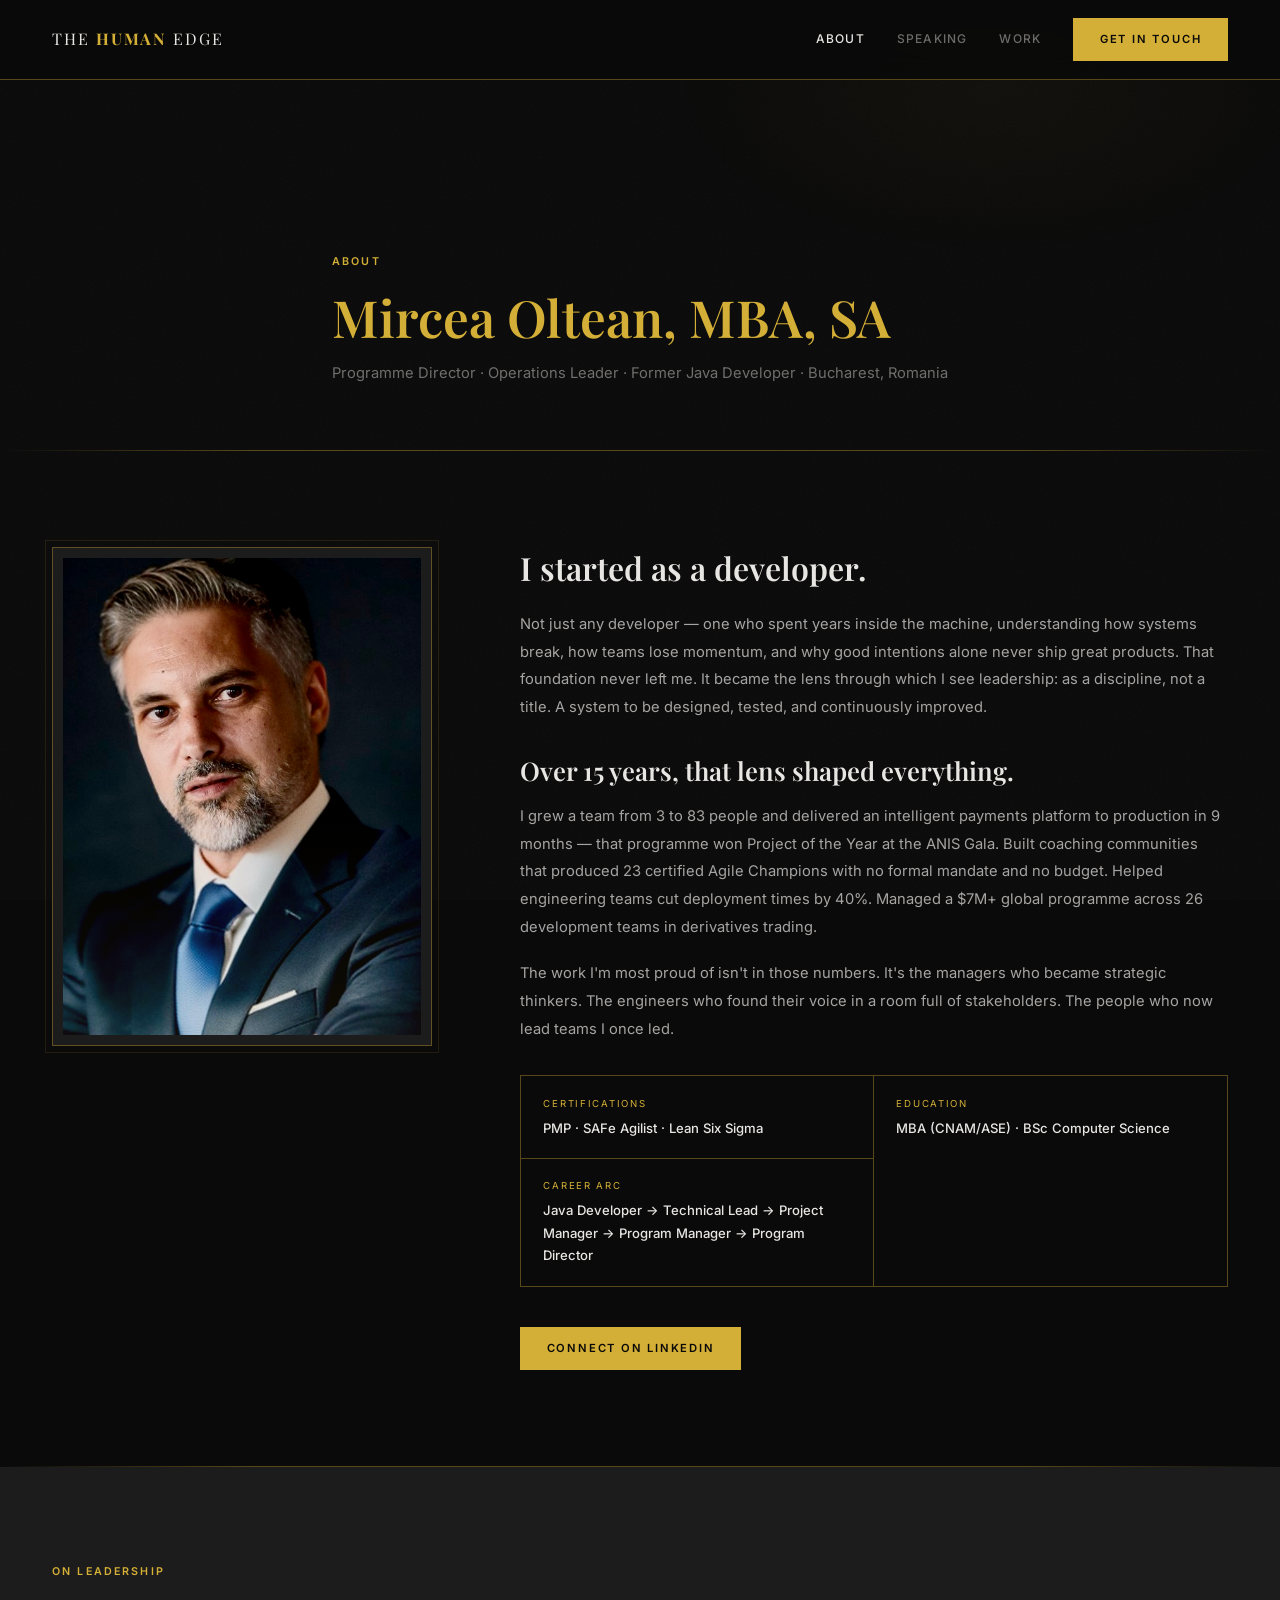
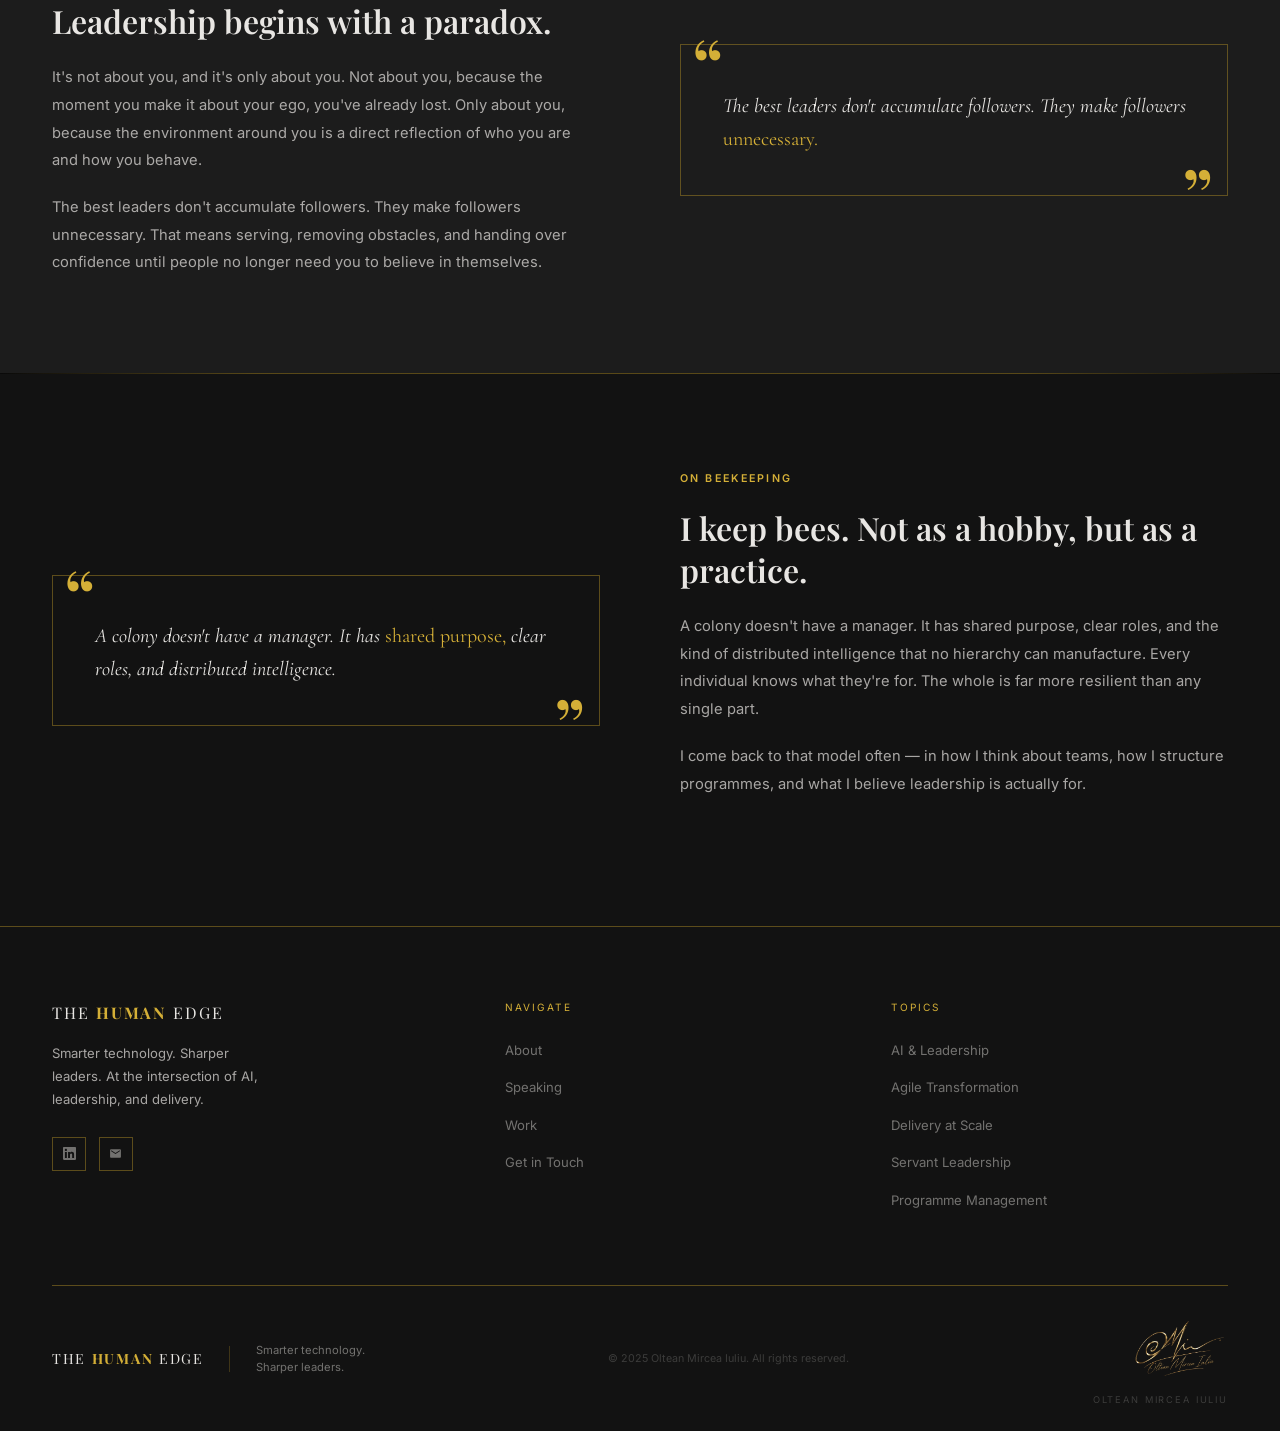
==== commit 84e5d257: "Remove open role note and update Career Arc on About page" ====
--- a/about.html
+++ b/about.html
@@ -19,7 +19,6 @@
           <a href="about.html"      class="nav-link active">About</a>
           <a href="method.html"     class="nav-link ">Speaking</a>
           <a href="proof.html"      class="nav-link ">Work</a>
-          <a href="the-hive.html"   class="nav-link ">The Hive Method</a>
           <a href="diagnostic.html" class="btn btn-gold">Get in Touch</a>
         </nav>
         <button class="nav-toggle" id="navToggle" aria-label="Open menu">
@@ -61,8 +60,7 @@
           <div class="cred-grid">
             <div class="cred-item"><p class="cred-label">Certifications</p><p class="cred-value">PMP · SAFe Agilist · Lean Six Sigma</p></div>
             <div class="cred-item"><p class="cred-label">Education</p><p class="cred-value">MBA (CNAM/ASE) · BSc Computer Science</p></div>
-            <div class="cred-item"><p class="cred-label">Career Arc</p><p class="cred-value">Java Developer → Technical Lead → Programme Director</p></div>
-            <div class="cred-item"><p class="cred-label">Currently</p><p class="cred-value">Open to Director / VP / Head of Engineering roles</p></div>
+            <div class="cred-item"><p class="cred-label">Career Arc</p><p class="cred-value">Java Developer → Technical Lead → Project Manager → Program Manager → Program Director</p></div>
           </div>
           <a href="diagnostic.html" class="btn btn-gold">Connect on LinkedIn</a>
         </div>
@@ -107,8 +105,7 @@
         <p class="overline" style="margin-bottom:1.2rem;">On Beekeeping</p>
         <h2 style="font-family:var(--font-display);font-size:clamp(1.6rem,2.5vw,2rem);font-weight:600;color:var(--warm-white);line-height:1.3;margin-bottom:1.4rem;">I keep bees. Not as a hobby, but as a practice.</h2>
         <p style="font-size:0.92rem;color:var(--ww-70);line-height:1.88;margin-bottom:1.2rem;">A colony doesn't have a manager. It has shared purpose, clear roles, and the kind of distributed intelligence that no hierarchy can manufacture. Every individual knows what they're for. The whole is far more resilient than any single part.</p>
-        <p style="font-size:0.92rem;color:var(--ww-70);line-height:1.88;margin-bottom:2rem;">I come back to that model often — in how I think about teams, how I structure programmes, and what I believe leadership is actually for. It's the foundation of The Hive Method.</p>
-        <a href="the-hive.html" class="link-arrow">Explore The Hive Method</a>
+        <p style="font-size:0.92rem;color:var(--ww-70);line-height:1.88;margin-bottom:2rem;">I come back to that model often — in how I think about teams, how I structure programmes, and what I believe leadership is actually for.</p>
       </div>
     </div>
   </section>
@@ -136,7 +133,6 @@
             <li><a href="about.html">About</a></li>
             <li><a href="method.html">Speaking</a></li>
             <li><a href="proof.html">Work</a></li>
-            <li><a href="the-hive.html">The Hive Method</a></li>
             <li><a href="diagnostic.html">Get in Touch</a></li>
           </ul>
         </div>
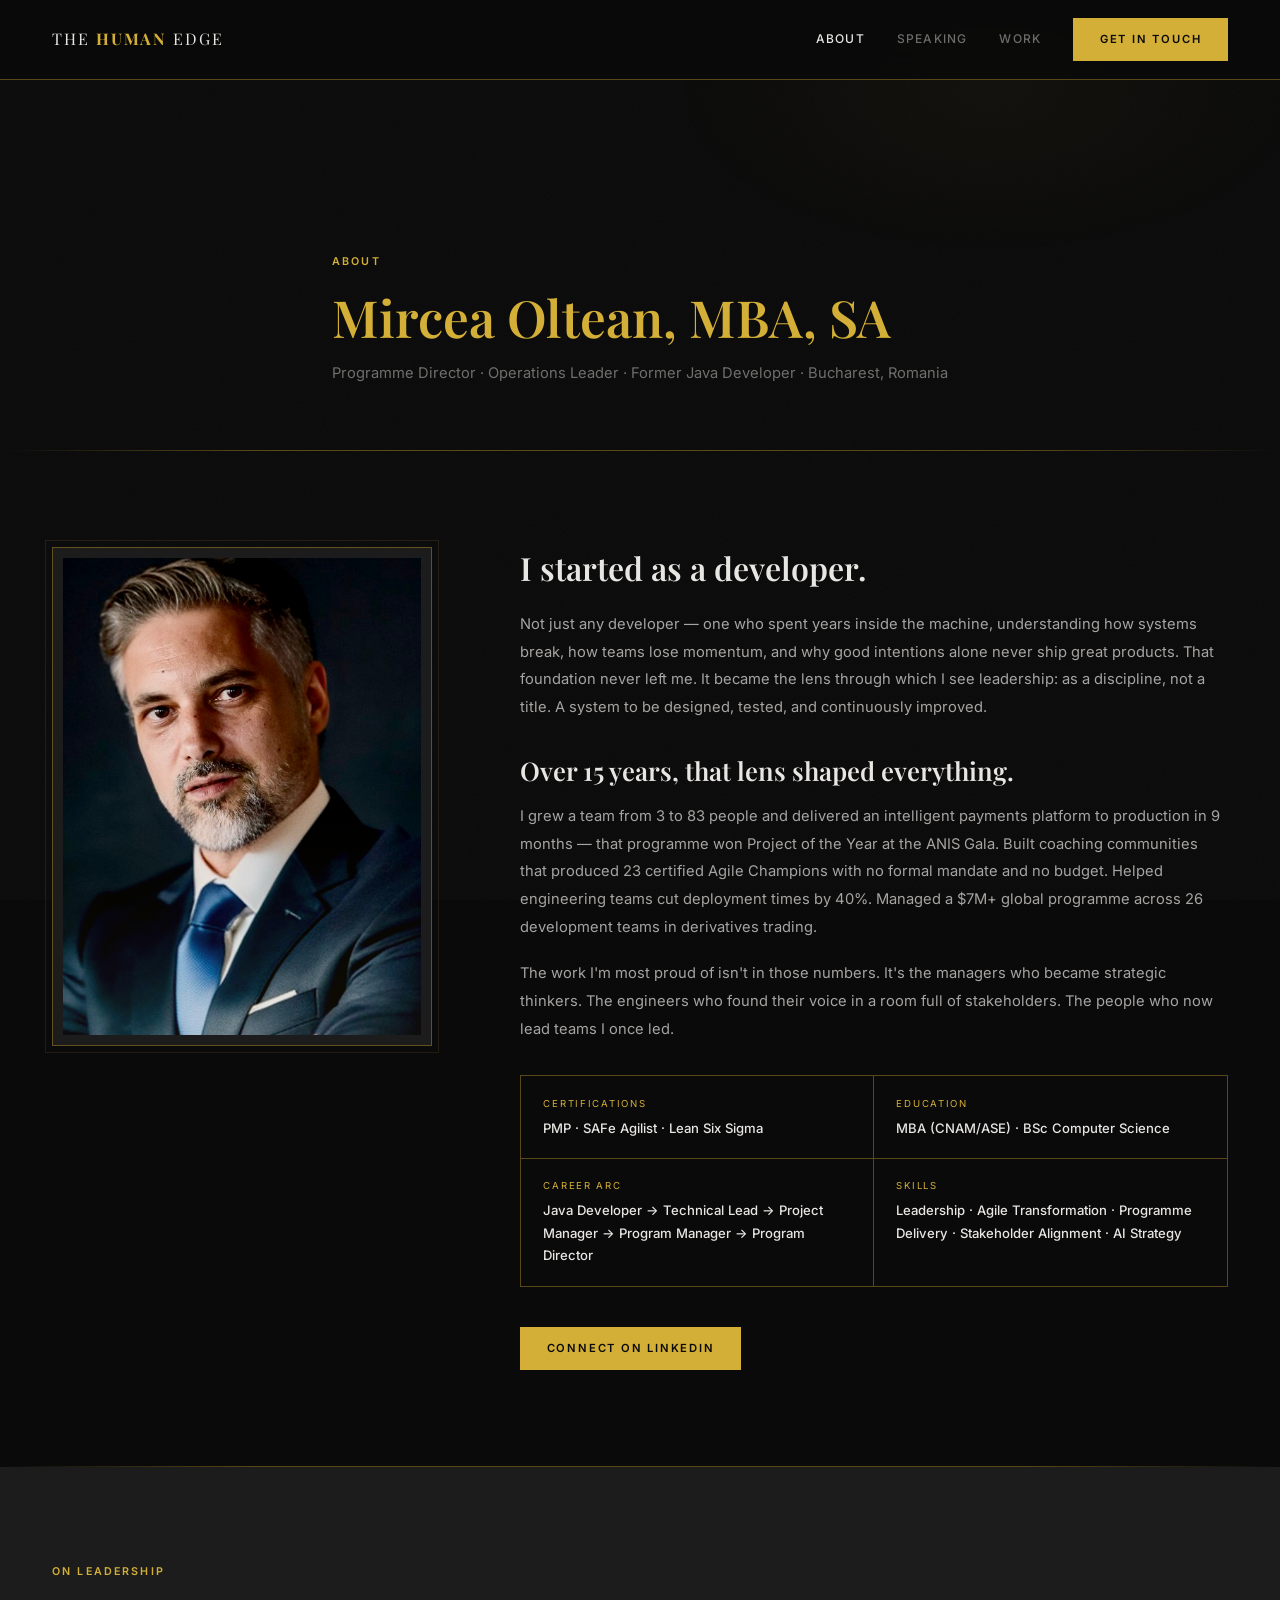
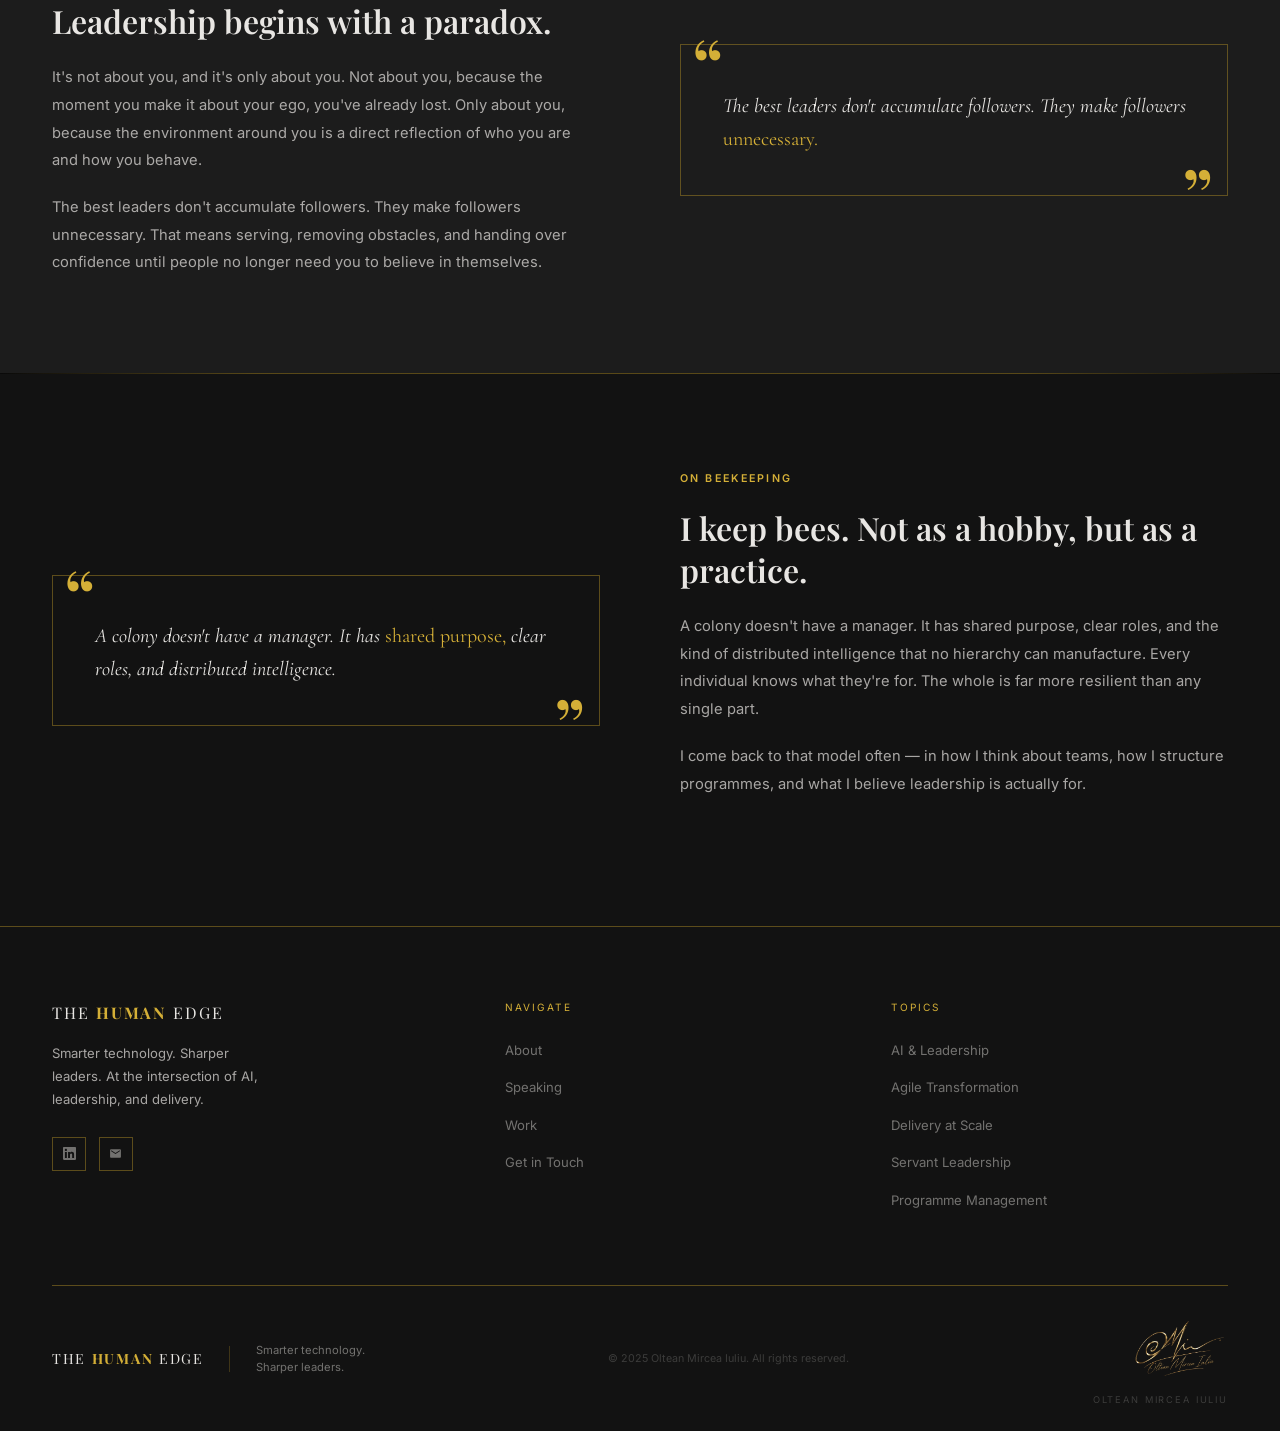
==== commit ef218956: "Add Skills row and fix About page credential grid layout" ====
--- a/about.html
+++ b/about.html
@@ -61,6 +61,7 @@
             <div class="cred-item"><p class="cred-label">Certifications</p><p class="cred-value">PMP · SAFe Agilist · Lean Six Sigma</p></div>
             <div class="cred-item"><p class="cred-label">Education</p><p class="cred-value">MBA (CNAM/ASE) · BSc Computer Science</p></div>
             <div class="cred-item"><p class="cred-label">Career Arc</p><p class="cred-value">Java Developer → Technical Lead → Project Manager → Program Manager → Program Director</p></div>
+            <div class="cred-item"><p class="cred-label">Skills</p><p class="cred-value">Leadership · Agile Transformation · Programme Delivery · Stakeholder Alignment · AI Strategy</p></div>
           </div>
           <a href="diagnostic.html" class="btn btn-gold">Connect on LinkedIn</a>
         </div>
--- a/style.css
+++ b/style.css
@@ -187,6 +187,7 @@
   border-right: var(--gb); border-bottom: var(--gb);
 }
 .cred-item:nth-child(2n)       { border-right: none; }
+
 .cred-item:nth-last-child(-n+2){ border-bottom: none; }
 .cred-label { font-size: 0.6rem; letter-spacing: 0.18em; text-transform: uppercase; color: var(--gold); margin-bottom: 0.3rem; }
 .cred-value { font-size: 0.82rem; color: var(--warm-white); font-weight: 500; }
